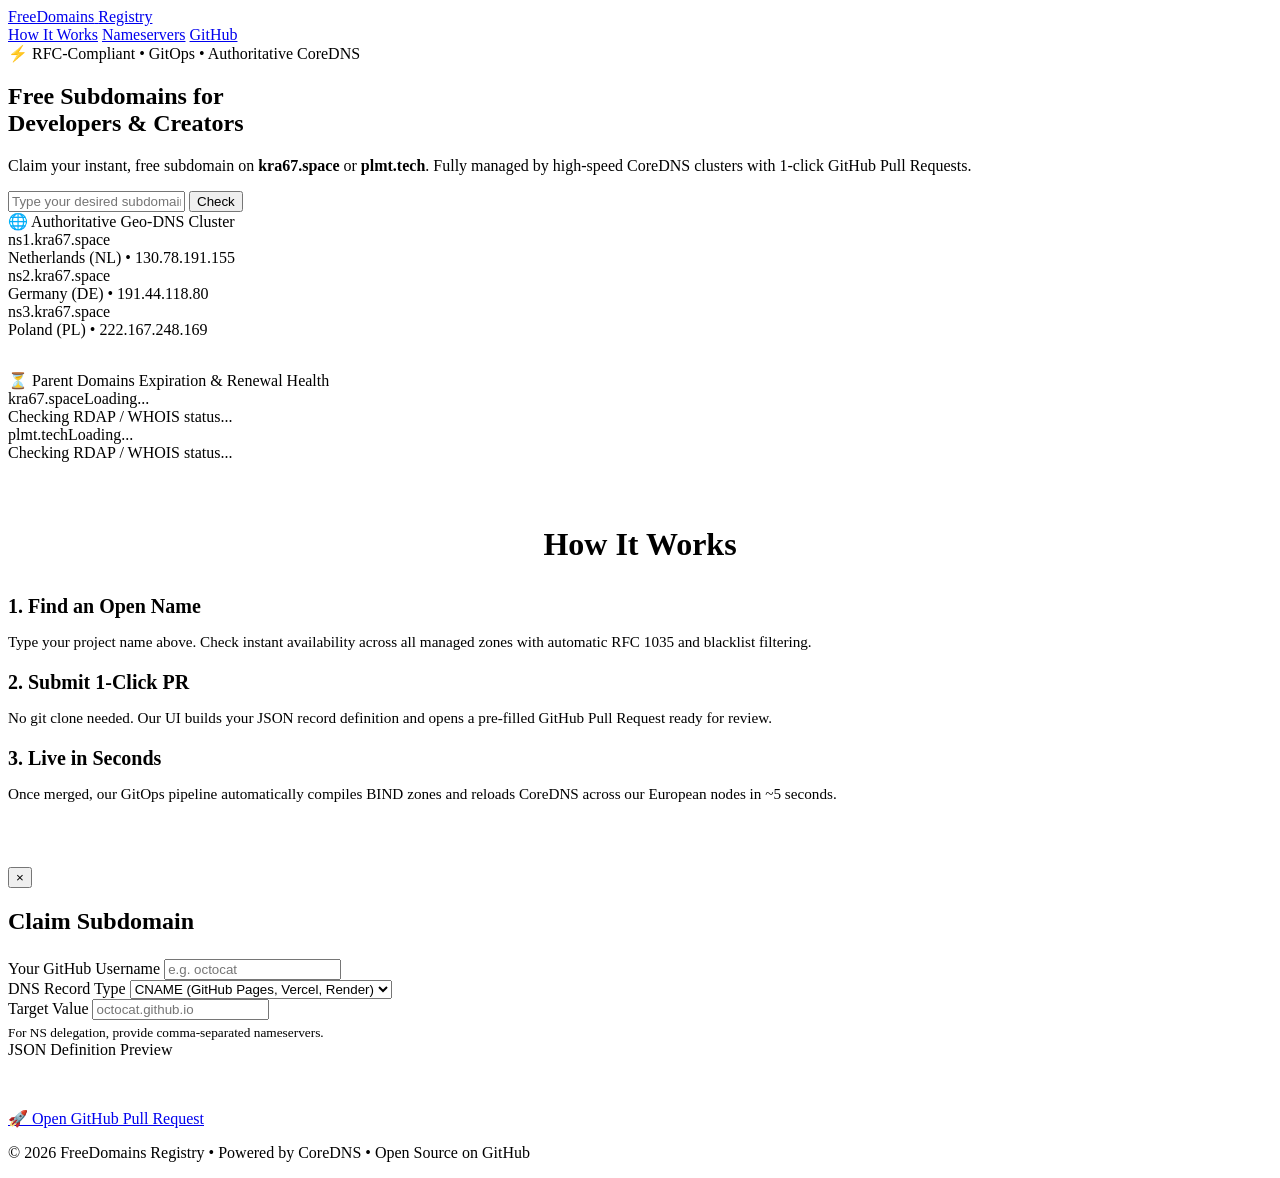
==== pkg/server/static/index.html @ 0c210eb6 "feat: initial free-domains registry engine, coredns stack and web portal" ====
<!DOCTYPE html>
<html lang="en">
<head>
  <meta charset="UTF-8">
  <meta name="viewport" content="width=device-width, initial-scale=1.0">
  <title>Free Subdomains for Developers &bull; kra67.space & plmt.tech</title>
  <link rel="stylesheet" href="/static/style.css">
  <link rel="icon" href="data:image/svg+xml,<svg xmlns=%22http://www.w3.org/2000/svg%22 viewBox=%220 0 100 100%22><text y=%22.9em%22 font-size=%2290%22>🌐</text></svg>">
</head>
<body>
  <div class="gradient-mesh"></div>

  <header>
    <div class="container nav-bar">
      <a href="/" class="brand">
        <span>FreeDomains</span>
        <span class="brand-badge">Registry</span>
      </a>
      <div class="nav-links">
        <a href="#how-it-works">How It Works</a>
        <a href="#status">Nameservers</a>
        <a href="https://github.com/xdearboy/free-domains" target="_blank" rel="noopener">GitHub</a>
      </div>
    </div>
  </header>

  <main class="container">
    <section class="hero">
      <div class="hero-tag">⚡ RFC-Compliant &bull; GitOps &bull; Authoritative CoreDNS</div>
      <h1>Free Subdomains for <br><span class="gradient-text">Developers & Creators</span></h1>
      <p>Claim your instant, free subdomain on <strong>kra67.space</strong> or <strong>plmt.tech</strong>. Fully managed by high-speed CoreDNS clusters with 1-click GitHub Pull Requests.</p>

      <div class="search-wrapper">
        <div class="search-input-group">
          <input type="text" id="search-input" placeholder="Type your desired subdomain (e.g. my-app, portfolio)" autocomplete="off">
          <button id="search-btn" class="search-btn">Check</button>
        </div>
        <div id="results-container" class="results-grid"></div>
      </div>
    </section>

    <section id="status" class="status-section">
      <div class="status-title">
        <span>🌐 Authoritative Geo-DNS Cluster</span>
      </div>
      <div id="status-grid" class="status-grid">
        <div class="status-card">
          <div class="ns-header"><span>ns1.kra67.space</span><span class="pulse-dot"></span></div>
          <div class="ns-meta">Netherlands (NL) &bull; 130.78.191.155</div>
        </div>
        <div class="status-card">
          <div class="ns-header"><span>ns2.kra67.space</span><span class="pulse-dot"></span></div>
          <div class="ns-meta">Germany (DE) &bull; 191.44.118.80</div>
        </div>
        <div class="status-card">
          <div class="ns-header"><span>ns3.kra67.space</span><span class="pulse-dot"></span></div>
          <div class="ns-meta">Poland (PL) &bull; 222.167.248.169</div>
        </div>
      </div>

      <div class="status-title" style="margin-top: 2rem;">
        <span>⏳ Parent Domains Expiration & Renewal Health</span>
      </div>
      <div id="expiry-grid" class="status-grid">
        <div class="status-card">
          <div class="ns-header"><span>kra67.space</span><span class="badge badge-available">Loading...</span></div>
          <div class="ns-meta">Checking RDAP / WHOIS status...</div>
        </div>
        <div class="status-card">
          <div class="ns-header"><span>plmt.tech</span><span class="badge badge-reserved">Loading...</span></div>
          <div class="ns-meta">Checking RDAP / WHOIS status...</div>
        </div>
      </div>
    </section>

    <section id="how-it-works" style="margin: 4rem 0;">
      <h2 style="font-size: 2rem; font-weight: 700; margin-bottom: 2rem; text-align: center;">How It Works</h2>
      <div class="results-grid">
        <div class="result-card">
          <h3 style="font-size: 1.25rem; font-weight: 700; margin-bottom: 0.5rem; color: var(--accent-cyan);">1. Find an Open Name</h3>
          <p style="color: var(--text-secondary); font-size: 0.95rem;">Type your project name above. Check instant availability across all managed zones with automatic RFC 1035 and blacklist filtering.</p>
        </div>
        <div class="result-card">
          <h3 style="font-size: 1.25rem; font-weight: 700; margin-bottom: 0.5rem; color: var(--accent-blue);">2. Submit 1-Click PR</h3>
          <p style="color: var(--text-secondary); font-size: 0.95rem;">No git clone needed. Our UI builds your JSON record definition and opens a pre-filled GitHub Pull Request ready for review.</p>
        </div>
        <div class="result-card">
          <h3 style="font-size: 1.25rem; font-weight: 700; margin-bottom: 0.5rem; color: var(--accent-purple);">3. Live in Seconds</h3>
          <p style="color: var(--text-secondary); font-size: 0.95rem;">Once merged, our GitOps pipeline automatically compiles BIND zones and reloads CoreDNS across our European nodes in ~5 seconds.</p>
        </div>
      </div>
    </section>
  </main>

  <!-- Claim Modal -->
  <div id="claim-modal" class="modal">
    <div class="modal-content">
      <button id="modal-close" class="modal-close">&times;</button>
      <h2 style="font-size: 1.5rem; margin-bottom: 0.25rem;">Claim Subdomain</h2>
      <p id="modal-domain-title" style="color: var(--accent-cyan); font-weight: 600; margin-bottom: 1.5rem;"></p>

      <div class="form-group">
        <label for="github-username">Your GitHub Username</label>
        <input type="text" id="github-username" placeholder="e.g. octocat">
      </div>

      <div class="form-group">
        <label for="record-type">DNS Record Type</label>
        <select id="record-type">
          <option value="CNAME">CNAME (GitHub Pages, Vercel, Render)</option>
          <option value="A">A Record (VPS / Dedicated Server IPv4)</option>
          <option value="NS">NS Delegation (Custom Nameservers)</option>
        </select>
      </div>

      <div class="form-group">
        <label for="record-target">Target Value</label>
        <input type="text" id="record-target" placeholder="octocat.github.io">
        <small style="color: var(--text-muted); display: block; margin-top: 0.3rem;">For NS delegation, provide comma-separated nameservers.</small>
      </div>

      <div class="form-group">
        <label>JSON Definition Preview</label>
        <pre id="json-preview" style="background: var(--bg-primary); border: 1px solid var(--border-color); padding: 0.75rem; border-radius: 8px; font-size: 0.8rem; overflow-x: auto; color: var(--accent-cyan);"></pre>
      </div>

      <a id="submit-pr-btn" href="#" target="_blank" class="claim-btn">🚀 Open GitHub Pull Request</a>
    </div>
  </div>

  <footer>
    <div class="container">
      <p>&copy; 2026 FreeDomains Registry &bull; Powered by CoreDNS &bull; Open Source on GitHub</p>
    </div>
  </footer>

  <script src="/static/app.js"></script>
</body>
</html>
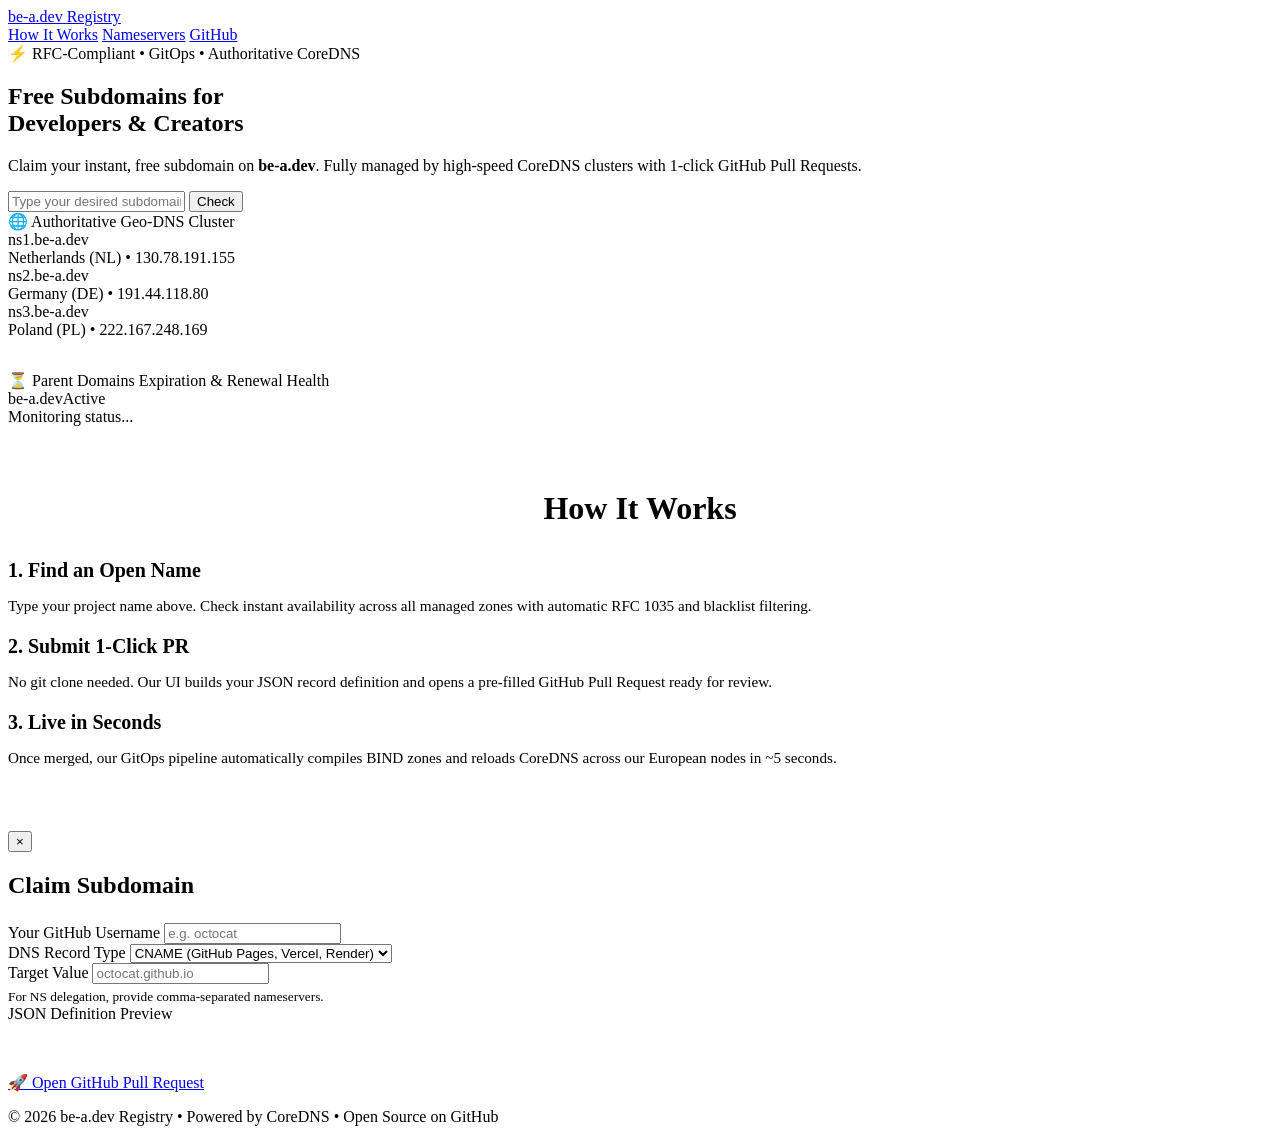
==== commit 2d16636d: "feat: adopt be-a.dev as primary registry domain" ====
--- a/pkg/server/static/index.html
+++ b/pkg/server/static/index.html
@@ -3,9 +3,9 @@
 <head>
   <meta charset="UTF-8">
   <meta name="viewport" content="width=device-width, initial-scale=1.0">
-  <title>Free Subdomains for Developers &bull; kra67.space & plmt.tech</title>
+  <title>be-a.dev &bull; Free Subdomains for Developers</title>
   <link rel="stylesheet" href="/static/style.css">
-  <link rel="icon" href="data:image/svg+xml,<svg xmlns=%22http://www.w3.org/2000/svg%22 viewBox=%220 0 100 100%22><text y=%22.9em%22 font-size=%2290%22>🌐</text></svg>">
+  <link rel="icon" href="data:image/svg+xml,<svg xmlns=%22http://www.w3.org/2000/svg%22 viewBox=%220 0 100 100%22><text y=%22.9em%22 font-size=%2290%22>⚡</text></svg>">
 </head>
 <body>
   <div class="gradient-mesh"></div>
@@ -13,7 +13,7 @@
   <header>
     <div class="container nav-bar">
       <a href="/" class="brand">
-        <span>FreeDomains</span>
+        <span>be-a.dev</span>
         <span class="brand-badge">Registry</span>
       </a>
       <div class="nav-links">
@@ -28,11 +28,11 @@
     <section class="hero">
       <div class="hero-tag">⚡ RFC-Compliant &bull; GitOps &bull; Authoritative CoreDNS</div>
       <h1>Free Subdomains for <br><span class="gradient-text">Developers & Creators</span></h1>
-      <p>Claim your instant, free subdomain on <strong>kra67.space</strong> or <strong>plmt.tech</strong>. Fully managed by high-speed CoreDNS clusters with 1-click GitHub Pull Requests.</p>
+      <p>Claim your instant, free subdomain on <strong>be-a.dev</strong>. Fully managed by high-speed CoreDNS clusters with 1-click GitHub Pull Requests.</p>
 
       <div class="search-wrapper">
         <div class="search-input-group">
-          <input type="text" id="search-input" placeholder="Type your desired subdomain (e.g. my-app, portfolio)" autocomplete="off">
+          <input type="text" id="search-input" placeholder="Type your desired subdomain (e.g. alex, mybot, api)" autocomplete="off">
           <button id="search-btn" class="search-btn">Check</button>
         </div>
         <div id="results-container" class="results-grid"></div>
@@ -45,15 +45,15 @@
       </div>
       <div id="status-grid" class="status-grid">
         <div class="status-card">
-          <div class="ns-header"><span>ns1.kra67.space</span><span class="pulse-dot"></span></div>
+          <div class="ns-header"><span>ns1.be-a.dev</span><span class="pulse-dot"></span></div>
           <div class="ns-meta">Netherlands (NL) &bull; 130.78.191.155</div>
         </div>
         <div class="status-card">
-          <div class="ns-header"><span>ns2.kra67.space</span><span class="pulse-dot"></span></div>
+          <div class="ns-header"><span>ns2.be-a.dev</span><span class="pulse-dot"></span></div>
           <div class="ns-meta">Germany (DE) &bull; 191.44.118.80</div>
         </div>
         <div class="status-card">
-          <div class="ns-header"><span>ns3.kra67.space</span><span class="pulse-dot"></span></div>
+          <div class="ns-header"><span>ns3.be-a.dev</span><span class="pulse-dot"></span></div>
           <div class="ns-meta">Poland (PL) &bull; 222.167.248.169</div>
         </div>
       </div>
@@ -63,12 +63,8 @@
       </div>
       <div id="expiry-grid" class="status-grid">
         <div class="status-card">
-          <div class="ns-header"><span>kra67.space</span><span class="badge badge-available">Loading...</span></div>
-          <div class="ns-meta">Checking RDAP / WHOIS status...</div>
-        </div>
-        <div class="status-card">
-          <div class="ns-header"><span>plmt.tech</span><span class="badge badge-reserved">Loading...</span></div>
-          <div class="ns-meta">Checking RDAP / WHOIS status...</div>
+          <div class="ns-header"><span>be-a.dev</span><span class="badge badge-available">Active</span></div>
+          <div class="ns-meta">Monitoring status...</div>
         </div>
       </div>
     </section>
@@ -130,7 +126,7 @@
 
   <footer>
     <div class="container">
-      <p>&copy; 2026 FreeDomains Registry &bull; Powered by CoreDNS &bull; Open Source on GitHub</p>
+      <p>&copy; 2026 be-a.dev Registry &bull; Powered by CoreDNS &bull; Open Source on GitHub</p>
     </div>
   </footer>
 
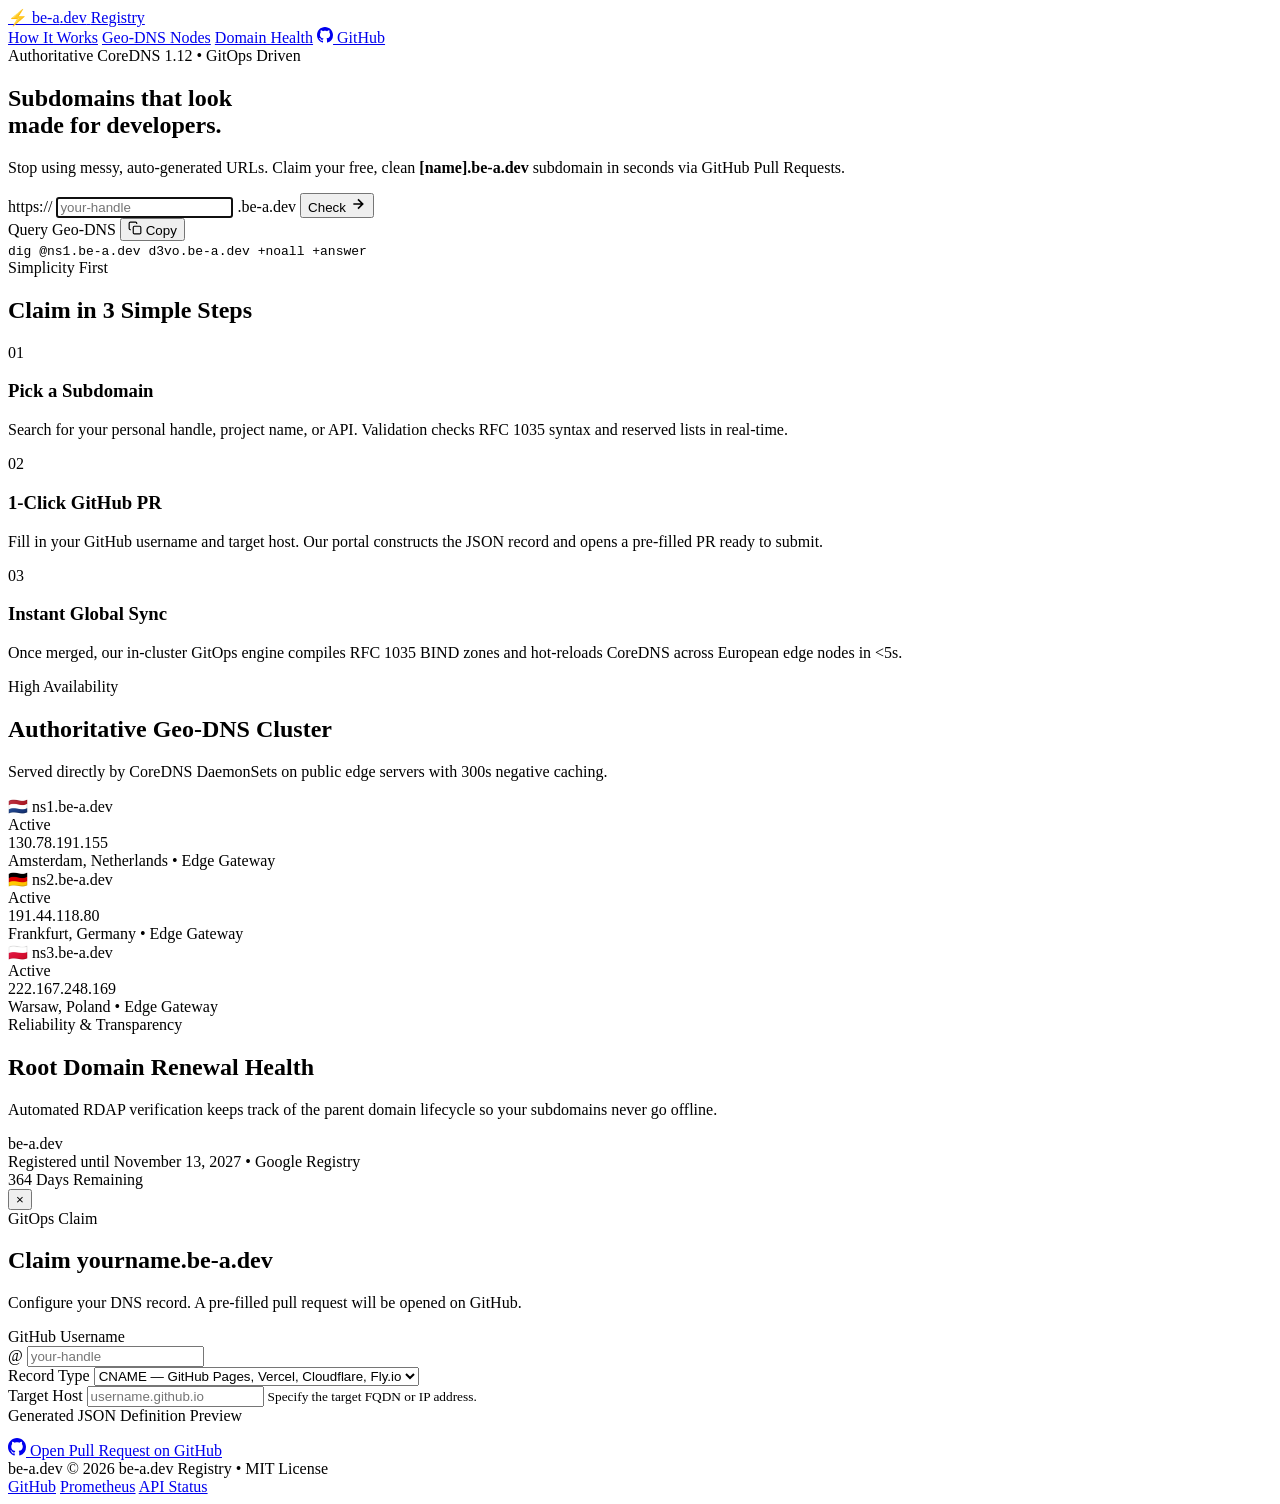
==== commit 12eee304: "feat(ui): complete modern developer dark-mode portal and be-a.dev branding" ====
--- a/pkg/server/static/index.html
+++ b/pkg/server/static/index.html
@@ -3,130 +3,218 @@
 <head>
   <meta charset="UTF-8">
   <meta name="viewport" content="width=device-width, initial-scale=1.0">
-  <title>be-a.dev &bull; Free Subdomains for Developers</title>
+  <title>be-a.dev &bull; Clean & Free Subdomains for Developers</title>
+  <meta name="description" content="Get an instant, aesthetic *.be-a.dev subdomain for your blog, portfolio, or API. 100% free, GitOps-driven, authoritative CoreDNS.">
+  <link rel="preconnect" href="https://fonts.googleapis.com">
+  <link rel="preconnect" href="https://fonts.gstatic.com" crossorigin>
+  <link href="https://fonts.googleapis.com/css2?family=Plus+Jakarta+Sans:wght@400;500;600;700;800&family=JetBrains+Mono:wght@400;500;600&display=swap" rel="stylesheet">
   <link rel="stylesheet" href="/static/style.css">
   <link rel="icon" href="data:image/svg+xml,<svg xmlns=%22http://www.w3.org/2000/svg%22 viewBox=%220 0 100 100%22><text y=%22.9em%22 font-size=%2290%22>⚡</text></svg>">
 </head>
 <body>
-  <div class="gradient-mesh"></div>
+  <div class="ambient-glow"></div>
+  <div class="grid-overlay"></div>
 
   <header>
     <div class="container nav-bar">
       <a href="/" class="brand">
-        <span>be-a.dev</span>
-        <span class="brand-badge">Registry</span>
+        <span class="brand-logo">⚡</span>
+        <span class="brand-text">be-a<span class="brand-tld">.dev</span></span>
+        <span class="brand-tag">Registry</span>
       </a>
       <div class="nav-links">
         <a href="#how-it-works">How It Works</a>
-        <a href="#status">Nameservers</a>
-        <a href="https://github.com/xdearboy/free-domains" target="_blank" rel="noopener">GitHub</a>
+        <a href="#cluster">Geo-DNS Nodes</a>
+        <a href="#expiry">Domain Health</a>
+        <a href="https://github.com/xdearboy/be-a.dev" target="_blank" rel="noopener" class="gh-nav-btn">
+          <svg width="16" height="16" viewBox="0 0 24 24" fill="currentColor"><path d="M12 0C5.37 0 0 5.37 0 12c0 5.31 3.435 9.795 8.205 11.385.6.105.825-.255.825-.57 0-.285-.015-1.23-.015-2.235-3.015.555-3.795-.735-4.035-1.41-.135-.345-.72-1.41-1.23-1.695-.42-.225-1.02-.78-.015-.795.945-.015 1.62.87 1.845 1.23 1.08 1.815 2.805 1.305 3.495.99.105-.78.42-1.305.765-1.605-2.67-.3-5.46-1.335-5.46-5.925 0-1.305.465-2.385 1.23-3.225-.12-.3-.54-1.53.12-3.18 0 0 1.005-.315 3.3 1.23.96-.27 1.98-.405 3-.405s2.04.135 3 .405c2.295-1.56 3.3-1.23 3.3-1.23.66 1.65.24 2.88.12 3.18.765.84 1.23 1.905 1.23 3.225 0 4.605-2.805 5.625-5.475 5.925.435.375.81 1.095.81 2.22 0 1.605-.015 2.895-.015 3.3 0 .315.225.69.825.57A12.02 12.02 0 0024 12c0-6.63-5.37-12-12-12z"/></svg>
+          GitHub
+        </a>
       </div>
     </div>
   </header>
 
   <main class="container">
     <section class="hero">
-      <div class="hero-tag">⚡ RFC-Compliant &bull; GitOps &bull; Authoritative CoreDNS</div>
-      <h1>Free Subdomains for <br><span class="gradient-text">Developers & Creators</span></h1>
-      <p>Claim your instant, free subdomain on <strong>be-a.dev</strong>. Fully managed by high-speed CoreDNS clusters with 1-click GitHub Pull Requests.</p>
-
-      <div class="search-wrapper">
-        <div class="search-input-group">
-          <input type="text" id="search-input" placeholder="Type your desired subdomain (e.g. alex, mybot, api)" autocomplete="off">
-          <button id="search-btn" class="search-btn">Check</button>
-        </div>
-        <div id="results-container" class="results-grid"></div>
-      </div>
-    </section>
-
-    <section id="status" class="status-section">
-      <div class="status-title">
-        <span>🌐 Authoritative Geo-DNS Cluster</span>
-      </div>
-      <div id="status-grid" class="status-grid">
-        <div class="status-card">
-          <div class="ns-header"><span>ns1.be-a.dev</span><span class="pulse-dot"></span></div>
-          <div class="ns-meta">Netherlands (NL) &bull; 130.78.191.155</div>
-        </div>
-        <div class="status-card">
-          <div class="ns-header"><span>ns2.be-a.dev</span><span class="pulse-dot"></span></div>
-          <div class="ns-meta">Germany (DE) &bull; 191.44.118.80</div>
-        </div>
-        <div class="status-card">
-          <div class="ns-header"><span>ns3.be-a.dev</span><span class="pulse-dot"></span></div>
-          <div class="ns-meta">Poland (PL) &bull; 222.167.248.169</div>
-        </div>
-      </div>
-
-      <div class="status-title" style="margin-top: 2rem;">
-        <span>⏳ Parent Domains Expiration & Renewal Health</span>
-      </div>
-      <div id="expiry-grid" class="status-grid">
-        <div class="status-card">
-          <div class="ns-header"><span>be-a.dev</span><span class="badge badge-available">Active</span></div>
-          <div class="ns-meta">Monitoring status...</div>
-        </div>
-      </div>
-    </section>
-
-    <section id="how-it-works" style="margin: 4rem 0;">
-      <h2 style="font-size: 2rem; font-weight: 700; margin-bottom: 2rem; text-align: center;">How It Works</h2>
-      <div class="results-grid">
-        <div class="result-card">
-          <h3 style="font-size: 1.25rem; font-weight: 700; margin-bottom: 0.5rem; color: var(--accent-cyan);">1. Find an Open Name</h3>
-          <p style="color: var(--text-secondary); font-size: 0.95rem;">Type your project name above. Check instant availability across all managed zones with automatic RFC 1035 and blacklist filtering.</p>
-        </div>
-        <div class="result-card">
-          <h3 style="font-size: 1.25rem; font-weight: 700; margin-bottom: 0.5rem; color: var(--accent-blue);">2. Submit 1-Click PR</h3>
-          <p style="color: var(--text-secondary); font-size: 0.95rem;">No git clone needed. Our UI builds your JSON record definition and opens a pre-filled GitHub Pull Request ready for review.</p>
-        </div>
-        <div class="result-card">
-          <h3 style="font-size: 1.25rem; font-weight: 700; margin-bottom: 0.5rem; color: var(--accent-purple);">3. Live in Seconds</h3>
-          <p style="color: var(--text-secondary); font-size: 0.95rem;">Once merged, our GitOps pipeline automatically compiles BIND zones and reloads CoreDNS across our European nodes in ~5 seconds.</p>
+      <div class="pill-badge">
+        <span class="status-pulse"></span>
+        <span>Authoritative CoreDNS 1.12 &bull; GitOps Driven</span>
+      </div>
+      <h1>Subdomains that look <br><span class="gradient-text">made for developers.</span></h1>
+      <p class="hero-desc">
+        Stop using messy, auto-generated URLs. Claim your free, clean <strong>[name].be-a.dev</strong> subdomain in seconds via GitHub Pull Requests.
+      </p>
+
+      <div class="search-card">
+        <div class="search-input-wrapper">
+          <span class="search-prefix">https://</span>
+          <input type="text" id="search-input" placeholder="your-handle" autocomplete="off" spellcheck="false" autofocus>
+          <span class="search-suffix">.be-a.dev</span>
+          <button id="search-btn" class="primary-btn">
+            <span>Check</span>
+            <svg width="16" height="16" viewBox="0 0 24 24" fill="none" stroke="currentColor" stroke-width="2.5"><path d="M5 12h14M12 5l7 7-7 7"/></svg>
+          </button>
+        </div>
+        <div id="results-container" class="results-container"></div>
+      </div>
+
+      <div class="quick-terminal">
+        <div class="terminal-header">
+          <div class="terminal-dots">
+            <span></span><span></span><span></span>
+          </div>
+          <span class="terminal-title">Query Geo-DNS</span>
+          <button id="copy-dig-btn" class="copy-btn" title="Copy to clipboard">
+            <svg width="14" height="14" viewBox="0 0 24 24" fill="none" stroke="currentColor" stroke-width="2"><rect x="9" y="9" width="13" height="13" rx="2" ry="2"></rect><path d="M5 15H4a2 2 0 0 1-2-2V4a2 2 0 0 1 2-2h9a2 2 0 0 1 2 2v1"></path></svg>
+            <span id="copy-dig-text">Copy</span>
+          </button>
+        </div>
+        <code id="dig-command">dig @ns1.be-a.dev d3vo.be-a.dev +noall +answer</code>
+      </div>
+    </section>
+
+    <!-- How It Works Section -->
+    <section id="how-it-works" class="section-container">
+      <div class="section-header">
+        <div class="pill-badge-sub">Simplicity First</div>
+        <h2>Claim in 3 Simple Steps</h2>
+      </div>
+      <div class="steps-grid">
+        <div class="step-card">
+          <div class="step-num">01</div>
+          <h3>Pick a Subdomain</h3>
+          <p>Search for your personal handle, project name, or API. Validation checks RFC 1035 syntax and reserved lists in real-time.</p>
+        </div>
+        <div class="step-card">
+          <div class="step-num">02</div>
+          <h3>1-Click GitHub PR</h3>
+          <p>Fill in your GitHub username and target host. Our portal constructs the JSON record and opens a pre-filled PR ready to submit.</p>
+        </div>
+        <div class="step-card">
+          <div class="step-num">03</div>
+          <h3>Instant Global Sync</h3>
+          <p>Once merged, our in-cluster GitOps engine compiles RFC 1035 BIND zones and hot-reloads CoreDNS across European edge nodes in &lt;5s.</p>
+        </div>
+      </div>
+    </section>
+
+    <!-- Geo-DNS Cluster Status -->
+    <section id="cluster" class="section-container">
+      <div class="section-header">
+        <div class="pill-badge-sub">High Availability</div>
+        <h2>Authoritative Geo-DNS Cluster</h2>
+        <p class="section-desc">Served directly by CoreDNS DaemonSets on public edge servers with 300s negative caching.</p>
+      </div>
+      <div id="status-grid" class="cards-grid">
+        <div class="node-card">
+          <div class="node-top">
+            <div class="node-host"><span class="flag">🇳🇱</span> ns1.be-a.dev</div>
+            <span class="live-indicator"><span class="live-dot"></span> Active</span>
+          </div>
+          <div class="node-ip">130.78.191.155</div>
+          <div class="node-meta">Amsterdam, Netherlands &bull; Edge Gateway</div>
+        </div>
+        <div class="node-card">
+          <div class="node-top">
+            <div class="node-host"><span class="flag">🇩🇪</span> ns2.be-a.dev</div>
+            <span class="live-indicator"><span class="live-dot"></span> Active</span>
+          </div>
+          <div class="node-ip">191.44.118.80</div>
+          <div class="node-meta">Frankfurt, Germany &bull; Edge Gateway</div>
+        </div>
+        <div class="node-card">
+          <div class="node-top">
+            <div class="node-host"><span class="flag">🇵🇱</span> ns3.be-a.dev</div>
+            <span class="live-indicator"><span class="live-dot"></span> Active</span>
+          </div>
+          <div class="node-ip">222.167.248.169</div>
+          <div class="node-meta">Warsaw, Poland &bull; Edge Gateway</div>
+        </div>
+      </div>
+    </section>
+
+    <!-- Expiration Health -->
+    <section id="expiry" class="section-container">
+      <div class="section-header">
+        <div class="pill-badge-sub">Reliability & Transparency</div>
+        <h2>Root Domain Renewal Health</h2>
+        <p class="section-desc">Automated RDAP verification keeps track of the parent domain lifecycle so your subdomains never go offline.</p>
+      </div>
+      <div id="expiry-grid" class="expiry-container">
+        <div class="expiry-card">
+          <div class="expiry-main">
+            <div>
+              <div class="expiry-domain">be-a.dev</div>
+              <div class="expiry-info">Registered until November 13, 2027 &bull; Google Registry</div>
+            </div>
+            <div class="expiry-badge healthy">364 Days Remaining</div>
+          </div>
+          <div class="progress-bar-bg">
+            <div class="progress-bar-fill" style="width: 100%;"></div>
+          </div>
         </div>
       </div>
     </section>
   </main>
 
   <!-- Claim Modal -->
-  <div id="claim-modal" class="modal">
-    <div class="modal-content">
-      <button id="modal-close" class="modal-close">&times;</button>
-      <h2 style="font-size: 1.5rem; margin-bottom: 0.25rem;">Claim Subdomain</h2>
-      <p id="modal-domain-title" style="color: var(--accent-cyan); font-weight: 600; margin-bottom: 1.5rem;"></p>
-
-      <div class="form-group">
-        <label for="github-username">Your GitHub Username</label>
-        <input type="text" id="github-username" placeholder="e.g. octocat">
-      </div>
-
-      <div class="form-group">
-        <label for="record-type">DNS Record Type</label>
+  <div id="claim-modal" class="modal-backdrop">
+    <div class="modal-box">
+      <button id="modal-close" class="modal-close-btn">&times;</button>
+      <div class="modal-badge">GitOps Claim</div>
+      <h2>Claim <span id="modal-domain-title" class="highlight-text">yourname.be-a.dev</span></h2>
+      <p class="modal-subtitle">Configure your DNS record. A pre-filled pull request will be opened on GitHub.</p>
+
+      <div class="form-row">
+        <label for="github-username">GitHub Username</label>
+        <div class="input-with-icon">
+          <span class="input-icon">@</span>
+          <input type="text" id="github-username" placeholder="your-handle" autocomplete="off">
+        </div>
+      </div>
+
+      <div class="form-row">
+        <label for="record-type">Record Type</label>
         <select id="record-type">
-          <option value="CNAME">CNAME (GitHub Pages, Vercel, Render)</option>
-          <option value="A">A Record (VPS / Dedicated Server IPv4)</option>
-          <option value="NS">NS Delegation (Custom Nameservers)</option>
+          <option value="CNAME">CNAME &mdash; GitHub Pages, Vercel, Cloudflare, Fly.io</option>
+          <option value="A">A Record &mdash; VPS / Dedicated Server IPv4</option>
+          <option value="AAAA">AAAA Record &mdash; IPv6 Address</option>
+          <option value="TXT">TXT &mdash; Domain Verification</option>
+          <option value="NS">NS Delegation &mdash; Custom Nameservers</option>
         </select>
       </div>
 
-      <div class="form-group">
-        <label for="record-target">Target Value</label>
-        <input type="text" id="record-target" placeholder="octocat.github.io">
-        <small style="color: var(--text-muted); display: block; margin-top: 0.3rem;">For NS delegation, provide comma-separated nameservers.</small>
-      </div>
-
-      <div class="form-group">
-        <label>JSON Definition Preview</label>
-        <pre id="json-preview" style="background: var(--bg-primary); border: 1px solid var(--border-color); padding: 0.75rem; border-radius: 8px; font-size: 0.8rem; overflow-x: auto; color: var(--accent-cyan);"></pre>
-      </div>
-
-      <a id="submit-pr-btn" href="#" target="_blank" class="claim-btn">🚀 Open GitHub Pull Request</a>
+      <div class="form-row">
+        <label for="record-target" id="record-target-label">Target Host</label>
+        <input type="text" id="record-target" placeholder="username.github.io">
+        <small id="record-target-hint" class="input-hint">Specify the target FQDN or IP address.</small>
+      </div>
+
+      <div class="form-row">
+        <label>Generated JSON Definition Preview</label>
+        <div class="json-preview-wrapper">
+          <pre id="json-preview"></pre>
+        </div>
+      </div>
+
+      <a id="submit-pr-btn" href="#" target="_blank" rel="noopener" class="primary-btn full-width">
+        <svg width="18" height="18" viewBox="0 0 24 24" fill="currentColor"><path d="M12 0C5.37 0 0 5.37 0 12c0 5.31 3.435 9.795 8.205 11.385.6.105.825-.255.825-.57 0-.285-.015-1.23-.015-2.235-3.015.555-3.795-.735-4.035-1.41-.135-.345-.72-1.41-1.23-1.695-.42-.225-1.02-.78-.015-.795.945-.015 1.62.87 1.845 1.23 1.08 1.815 2.805 1.305 3.495.99.105-.78.42-1.305.765-1.605-2.67-.3-5.46-1.335-5.46-5.925 0-1.305.465-2.385 1.23-3.225-.12-.3-.54-1.53.12-3.18 0 0 1.005-.315 3.3 1.23.96-.27 1.98-.405 3-.405s2.04.135 3 .405c2.295-1.56 3.3-1.23 3.3-1.23.66 1.65.24 2.88.12 3.18.765.84 1.23 1.905 1.23 3.225 0 4.605-2.805 5.625-5.475 5.925.435.375.81 1.095.81 2.22 0 1.605-.015 2.895-.015 3.3 0 .315.225.69.825.57A12.02 12.02 0 0024 12c0-6.63-5.37-12-12-12z"/></svg>
+        <span>Open Pull Request on GitHub</span>
+      </a>
     </div>
   </div>
 
   <footer>
-    <div class="container">
-      <p>&copy; 2026 be-a.dev Registry &bull; Powered by CoreDNS &bull; Open Source on GitHub</p>
+    <div class="container footer-content">
+      <div class="footer-left">
+        <span class="brand-text">be-a<span class="brand-tld">.dev</span></span>
+        <span class="footer-copy">&copy; 2026 be-a.dev Registry &bull; MIT License</span>
+      </div>
+      <div class="footer-right">
+        <a href="https://github.com/xdearboy/be-a.dev" target="_blank" rel="noopener">GitHub</a>
+        <a href="https://be-a.dev/metrics" target="_blank" rel="noopener">Prometheus</a>
+        <a href="https://be-a.dev/api/status" target="_blank" rel="noopener">API Status</a>
+      </div>
     </div>
   </footer>
 
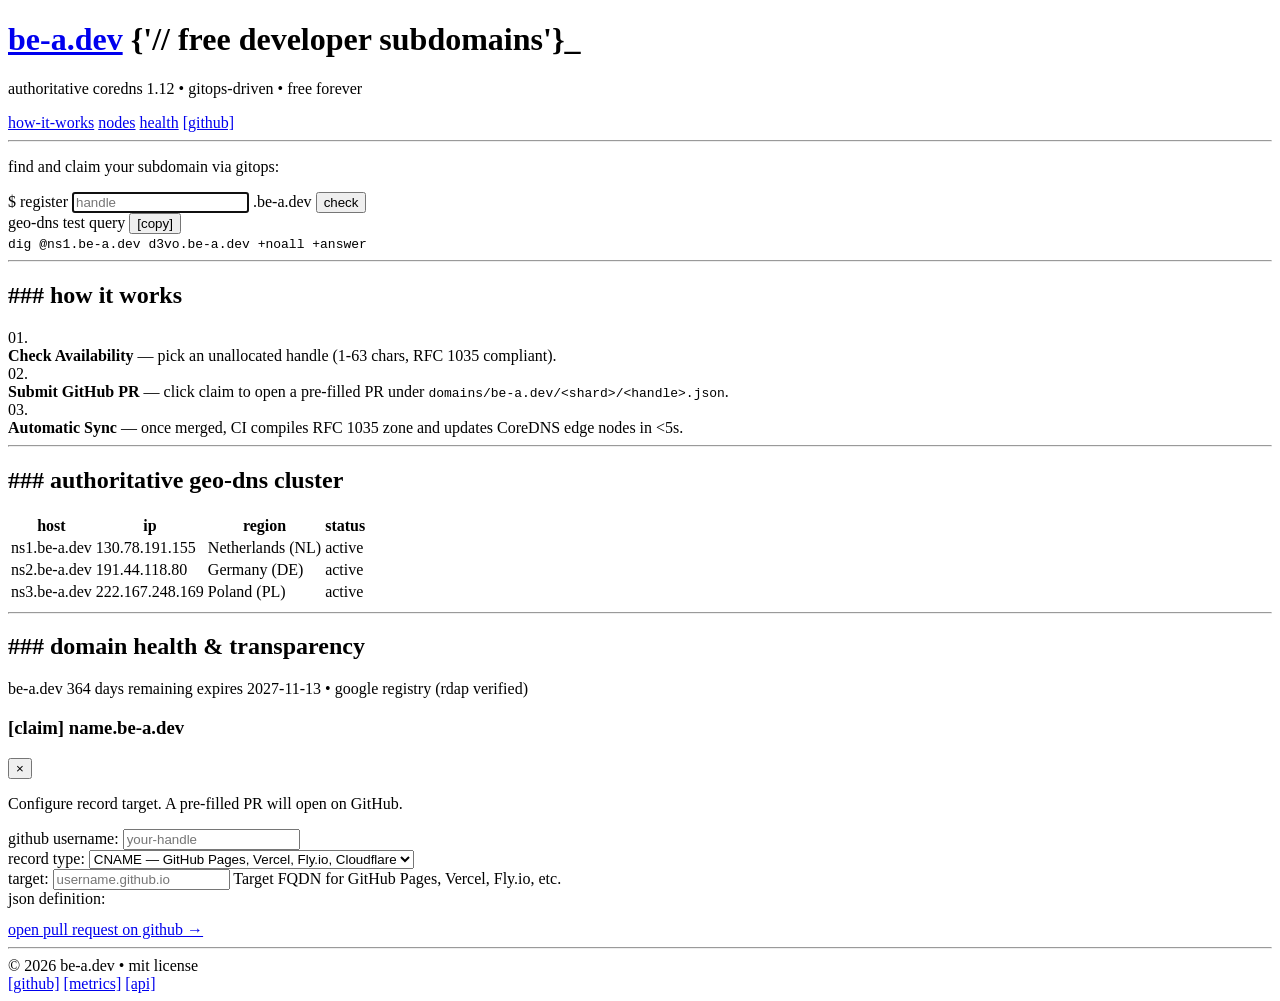
==== commit c0c663fe: "style: minimalist monospace developer design (Catppuccin Mocha aesthetic)" ====
--- a/pkg/server/static/index.html
+++ b/pkg/server/static/index.html
@@ -3,220 +3,196 @@
 <head>
   <meta charset="UTF-8">
   <meta name="viewport" content="width=device-width, initial-scale=1.0">
-  <title>be-a.dev &bull; Clean & Free Subdomains for Developers</title>
-  <meta name="description" content="Get an instant, aesthetic *.be-a.dev subdomain for your blog, portfolio, or API. 100% free, GitOps-driven, authoritative CoreDNS.">
+  <title>be-a.dev // free developer subdomains</title>
+  <meta name="description" content="Free, clean *.be-a.dev subdomains for developers. GitOps-driven, authoritative CoreDNS, zero telemetry.">
   <link rel="preconnect" href="https://fonts.googleapis.com">
   <link rel="preconnect" href="https://fonts.gstatic.com" crossorigin>
-  <link href="https://fonts.googleapis.com/css2?family=Plus+Jakarta+Sans:wght@400;500;600;700;800&family=JetBrains+Mono:wght@400;500;600&display=swap" rel="stylesheet">
+  <link href="https://fonts.googleapis.com/css2?family=JetBrains+Mono:wght@400;500;600;700&display=swap" rel="stylesheet">
   <link rel="stylesheet" href="/static/style.css">
-  <link rel="icon" href="data:image/svg+xml,<svg xmlns=%22http://www.w3.org/2000/svg%22 viewBox=%220 0 100 100%22><text y=%22.9em%22 font-size=%2290%22>⚡</text></svg>">
+  <link rel="icon" type="image/svg+xml" href="data:image/svg+xml,<svg xmlns='http://www.w3.org/2000/svg' viewBox='0 0 100 100'><text y='.9em' font-size='90'>⚡</text></svg>">
 </head>
 <body>
-  <div class="ambient-glow"></div>
-  <div class="grid-overlay"></div>
+  <div class="shell">
+    <!-- Header -->
+    <header class="header">
+      <div class="header-main">
+        <h1 class="site-title">
+          <a href="/">be-a.dev</a>
+          <span class="site-sub">{'// free developer subdomains'}<span class="cursor">_</span></span>
+        </h1>
+        <p class="site-desc">authoritative coredns 1.12 &bull; gitops-driven &bull; free forever</p>
+      </div>
+      <nav class="nav-links">
+        <a href="#how">how-it-works</a>
+        <a href="#nodes">nodes</a>
+        <a href="#health">health</a>
+        <a href="https://github.com/xdearboy/be-a.dev" target="_blank" rel="noopener">[github]</a>
+      </nav>
+    </header>
 
-  <header>
-    <div class="container nav-bar">
-      <a href="/" class="brand">
-        <span class="brand-logo">⚡</span>
-        <span class="brand-text">be-a<span class="brand-tld">.dev</span></span>
-        <span class="brand-tag">Registry</span>
-      </a>
-      <div class="nav-links">
-        <a href="#how-it-works">How It Works</a>
-        <a href="#cluster">Geo-DNS Nodes</a>
-        <a href="#expiry">Domain Health</a>
-        <a href="https://github.com/xdearboy/be-a.dev" target="_blank" rel="noopener" class="gh-nav-btn">
-          <svg width="16" height="16" viewBox="0 0 24 24" fill="currentColor"><path d="M12 0C5.37 0 0 5.37 0 12c0 5.31 3.435 9.795 8.205 11.385.6.105.825-.255.825-.57 0-.285-.015-1.23-.015-2.235-3.015.555-3.795-.735-4.035-1.41-.135-.345-.72-1.41-1.23-1.695-.42-.225-1.02-.78-.015-.795.945-.015 1.62.87 1.845 1.23 1.08 1.815 2.805 1.305 3.495.99.105-.78.42-1.305.765-1.605-2.67-.3-5.46-1.335-5.46-5.925 0-1.305.465-2.385 1.23-3.225-.12-.3-.54-1.53.12-3.18 0 0 1.005-.315 3.3 1.23.96-.27 1.98-.405 3-.405s2.04.135 3 .405c2.295-1.56 3.3-1.23 3.3-1.23.66 1.65.24 2.88.12 3.18.765.84 1.23 1.905 1.23 3.225 0 4.605-2.805 5.625-5.475 5.925.435.375.81 1.095.81 2.22 0 1.605-.015 2.895-.015 3.3 0 .315.225.69.825.57A12.02 12.02 0 0024 12c0-6.63-5.37-12-12-12z"/></svg>
-          GitHub
+    <hr class="divider">
+
+    <!-- Search Section -->
+    <main>
+      <section class="section">
+        <p class="prompt-text">find and claim your subdomain via gitops:</p>
+        <div class="search-box">
+          <span class="prompt-symbol">$</span>
+          <span class="search-label">register</span>
+          <input type="text" id="search-input" placeholder="handle" autocomplete="off" spellcheck="false" autofocus>
+          <span class="search-suffix">.be-a.dev</span>
+          <button id="search-btn" class="btn">check</button>
+        </div>
+        <div id="results-container" class="results-container"></div>
+      </section>
+
+      <section class="section">
+        <div class="code-block">
+          <div class="code-header">
+            <span>geo-dns test query</span>
+            <button id="copy-dig-btn" class="copy-btn">[copy]</button>
+          </div>
+          <code id="dig-command">dig @ns1.be-a.dev d3vo.be-a.dev +noall +answer</code>
+        </div>
+      </section>
+
+      <hr class="divider">
+
+      <!-- How it works -->
+      <section id="how" class="section">
+        <h2 class="section-title">### how it works</h2>
+        <div class="steps-list">
+          <div class="step-item">
+            <span class="step-idx">01.</span>
+            <div class="step-content">
+              <strong>Check Availability</strong> &mdash; pick an unallocated handle (1-63 chars, RFC 1035 compliant).
+            </div>
+          </div>
+          <div class="step-item">
+            <span class="step-idx">02.</span>
+            <div class="step-content">
+              <strong>Submit GitHub PR</strong> &mdash; click claim to open a pre-filled PR under <code>domains/be-a.dev/&lt;shard&gt;/&lt;handle&gt;.json</code>.
+            </div>
+          </div>
+          <div class="step-item">
+            <span class="step-idx">03.</span>
+            <div class="step-content">
+              <strong>Automatic Sync</strong> &mdash; once merged, CI compiles RFC 1035 zone and updates CoreDNS edge nodes in &lt;5s.
+            </div>
+          </div>
+        </div>
+      </section>
+
+      <hr class="divider">
+
+      <!-- Cluster Nodes -->
+      <section id="nodes" class="section">
+        <h2 class="section-title">### authoritative geo-dns cluster</h2>
+        <div class="table-wrapper">
+          <table class="nodes-table">
+            <thead>
+              <tr>
+                <th>host</th>
+                <th>ip</th>
+                <th>region</th>
+                <th>status</th>
+              </tr>
+            </thead>
+            <tbody id="status-grid">
+              <tr>
+                <td>ns1.be-a.dev</td>
+                <td>130.78.191.155</td>
+                <td>Netherlands (NL)</td>
+                <td><span class="tag-ok">active</span></td>
+              </tr>
+              <tr>
+                <td>ns2.be-a.dev</td>
+                <td>191.44.118.80</td>
+                <td>Germany (DE)</td>
+                <td><span class="tag-ok">active</span></td>
+              </tr>
+              <tr>
+                <td>ns3.be-a.dev</td>
+                <td>222.167.248.169</td>
+                <td>Poland (PL)</td>
+                <td><span class="tag-ok">active</span></td>
+              </tr>
+            </tbody>
+          </table>
+        </div>
+      </section>
+
+      <hr class="divider">
+
+      <!-- Root Health -->
+      <section id="health" class="section">
+        <h2 class="section-title">### domain health &amp; transparency</h2>
+        <div id="expiry-grid" class="health-block">
+          <div class="health-line">
+            <span class="health-domain">be-a.dev</span>
+            <span class="health-days">364 days remaining</span>
+            <span class="health-meta">expires 2027-11-13 &bull; google registry (rdap verified)</span>
+          </div>
+        </div>
+      </section>
+    </main>
+
+    <!-- Claim Modal -->
+    <div id="claim-modal" class="modal-backdrop">
+      <div class="modal-box">
+        <div class="modal-header">
+          <h3>[claim] <span id="modal-domain-title">name.be-a.dev</span></h3>
+          <button id="modal-close" class="modal-close-btn">&times;</button>
+        </div>
+        <p class="modal-desc">Configure record target. A pre-filled PR will open on GitHub.</p>
+
+        <div class="form-group">
+          <label for="github-username">github username:</label>
+          <input type="text" id="github-username" placeholder="your-handle" autocomplete="off">
+        </div>
+
+        <div class="form-group">
+          <label for="record-type">record type:</label>
+          <select id="record-type">
+            <option value="CNAME">CNAME &mdash; GitHub Pages, Vercel, Fly.io, Cloudflare</option>
+            <option value="A">A &mdash; IPv4 Address</option>
+            <option value="AAAA">AAAA &mdash; IPv6 Address</option>
+            <option value="TXT">TXT &mdash; Verification</option>
+            <option value="NS">NS &mdash; Delegate Nameservers</option>
+          </select>
+        </div>
+
+        <div class="form-group">
+          <label for="record-target" id="record-target-label">target:</label>
+          <input type="text" id="record-target" placeholder="username.github.io">
+          <span id="record-target-hint" class="hint">Target FQDN for GitHub Pages, Vercel, Fly.io, etc.</span>
+        </div>
+
+        <div class="form-group">
+          <label>json definition:</label>
+          <pre id="json-preview" class="json-box"></pre>
+        </div>
+
+        <a id="submit-pr-btn" href="#" target="_blank" rel="noopener" class="btn btn-submit">
+          open pull request on github &rarr;
         </a>
       </div>
     </div>
-  </header>
 
-  <main class="container">
-    <section class="hero">
-      <div class="pill-badge">
-        <span class="status-pulse"></span>
-        <span>Authoritative CoreDNS 1.12 &bull; GitOps Driven</span>
-      </div>
-      <h1>Subdomains that look <br><span class="gradient-text">made for developers.</span></h1>
-      <p class="hero-desc">
-        Stop using messy, auto-generated URLs. Claim your free, clean <strong>[name].be-a.dev</strong> subdomain in seconds via GitHub Pull Requests.
-      </p>
+    <hr class="divider">
 
-      <div class="search-card">
-        <div class="search-input-wrapper">
-          <span class="search-prefix">https://</span>
-          <input type="text" id="search-input" placeholder="your-handle" autocomplete="off" spellcheck="false" autofocus>
-          <span class="search-suffix">.be-a.dev</span>
-          <button id="search-btn" class="primary-btn">
-            <span>Check</span>
-            <svg width="16" height="16" viewBox="0 0 24 24" fill="none" stroke="currentColor" stroke-width="2.5"><path d="M5 12h14M12 5l7 7-7 7"/></svg>
-          </button>
-        </div>
-        <div id="results-container" class="results-container"></div>
-      </div>
-
-      <div class="quick-terminal">
-        <div class="terminal-header">
-          <div class="terminal-dots">
-            <span></span><span></span><span></span>
-          </div>
-          <span class="terminal-title">Query Geo-DNS</span>
-          <button id="copy-dig-btn" class="copy-btn" title="Copy to clipboard">
-            <svg width="14" height="14" viewBox="0 0 24 24" fill="none" stroke="currentColor" stroke-width="2"><rect x="9" y="9" width="13" height="13" rx="2" ry="2"></rect><path d="M5 15H4a2 2 0 0 1-2-2V4a2 2 0 0 1 2-2h9a2 2 0 0 1 2 2v1"></path></svg>
-            <span id="copy-dig-text">Copy</span>
-          </button>
-        </div>
-        <code id="dig-command">dig @ns1.be-a.dev d3vo.be-a.dev +noall +answer</code>
-      </div>
-    </section>
-
-    <!-- How It Works Section -->
-    <section id="how-it-works" class="section-container">
-      <div class="section-header">
-        <div class="pill-badge-sub">Simplicity First</div>
-        <h2>Claim in 3 Simple Steps</h2>
-      </div>
-      <div class="steps-grid">
-        <div class="step-card">
-          <div class="step-num">01</div>
-          <h3>Pick a Subdomain</h3>
-          <p>Search for your personal handle, project name, or API. Validation checks RFC 1035 syntax and reserved lists in real-time.</p>
-        </div>
-        <div class="step-card">
-          <div class="step-num">02</div>
-          <h3>1-Click GitHub PR</h3>
-          <p>Fill in your GitHub username and target host. Our portal constructs the JSON record and opens a pre-filled PR ready to submit.</p>
-        </div>
-        <div class="step-card">
-          <div class="step-num">03</div>
-          <h3>Instant Global Sync</h3>
-          <p>Once merged, our in-cluster GitOps engine compiles RFC 1035 BIND zones and hot-reloads CoreDNS across European edge nodes in &lt;5s.</p>
-        </div>
-      </div>
-    </section>
-
-    <!-- Geo-DNS Cluster Status -->
-    <section id="cluster" class="section-container">
-      <div class="section-header">
-        <div class="pill-badge-sub">High Availability</div>
-        <h2>Authoritative Geo-DNS Cluster</h2>
-        <p class="section-desc">Served directly by CoreDNS DaemonSets on public edge servers with 300s negative caching.</p>
-      </div>
-      <div id="status-grid" class="cards-grid">
-        <div class="node-card">
-          <div class="node-top">
-            <div class="node-host"><span class="flag">🇳🇱</span> ns1.be-a.dev</div>
-            <span class="live-indicator"><span class="live-dot"></span> Active</span>
-          </div>
-          <div class="node-ip">130.78.191.155</div>
-          <div class="node-meta">Amsterdam, Netherlands &bull; Edge Gateway</div>
-        </div>
-        <div class="node-card">
-          <div class="node-top">
-            <div class="node-host"><span class="flag">🇩🇪</span> ns2.be-a.dev</div>
-            <span class="live-indicator"><span class="live-dot"></span> Active</span>
-          </div>
-          <div class="node-ip">191.44.118.80</div>
-          <div class="node-meta">Frankfurt, Germany &bull; Edge Gateway</div>
-        </div>
-        <div class="node-card">
-          <div class="node-top">
-            <div class="node-host"><span class="flag">🇵🇱</span> ns3.be-a.dev</div>
-            <span class="live-indicator"><span class="live-dot"></span> Active</span>
-          </div>
-          <div class="node-ip">222.167.248.169</div>
-          <div class="node-meta">Warsaw, Poland &bull; Edge Gateway</div>
-        </div>
-      </div>
-    </section>
-
-    <!-- Expiration Health -->
-    <section id="expiry" class="section-container">
-      <div class="section-header">
-        <div class="pill-badge-sub">Reliability & Transparency</div>
-        <h2>Root Domain Renewal Health</h2>
-        <p class="section-desc">Automated RDAP verification keeps track of the parent domain lifecycle so your subdomains never go offline.</p>
-      </div>
-      <div id="expiry-grid" class="expiry-container">
-        <div class="expiry-card">
-          <div class="expiry-main">
-            <div>
-              <div class="expiry-domain">be-a.dev</div>
-              <div class="expiry-info">Registered until November 13, 2027 &bull; Google Registry</div>
-            </div>
-            <div class="expiry-badge healthy">364 Days Remaining</div>
-          </div>
-          <div class="progress-bar-bg">
-            <div class="progress-bar-fill" style="width: 100%;"></div>
-          </div>
-        </div>
-      </div>
-    </section>
-  </main>
-
-  <!-- Claim Modal -->
-  <div id="claim-modal" class="modal-backdrop">
-    <div class="modal-box">
-      <button id="modal-close" class="modal-close-btn">&times;</button>
-      <div class="modal-badge">GitOps Claim</div>
-      <h2>Claim <span id="modal-domain-title" class="highlight-text">yourname.be-a.dev</span></h2>
-      <p class="modal-subtitle">Configure your DNS record. A pre-filled pull request will be opened on GitHub.</p>
-
-      <div class="form-row">
-        <label for="github-username">GitHub Username</label>
-        <div class="input-with-icon">
-          <span class="input-icon">@</span>
-          <input type="text" id="github-username" placeholder="your-handle" autocomplete="off">
-        </div>
-      </div>
-
-      <div class="form-row">
-        <label for="record-type">Record Type</label>
-        <select id="record-type">
-          <option value="CNAME">CNAME &mdash; GitHub Pages, Vercel, Cloudflare, Fly.io</option>
-          <option value="A">A Record &mdash; VPS / Dedicated Server IPv4</option>
-          <option value="AAAA">AAAA Record &mdash; IPv6 Address</option>
-          <option value="TXT">TXT &mdash; Domain Verification</option>
-          <option value="NS">NS Delegation &mdash; Custom Nameservers</option>
-        </select>
-      </div>
-
-      <div class="form-row">
-        <label for="record-target" id="record-target-label">Target Host</label>
-        <input type="text" id="record-target" placeholder="username.github.io">
-        <small id="record-target-hint" class="input-hint">Specify the target FQDN or IP address.</small>
-      </div>
-
-      <div class="form-row">
-        <label>Generated JSON Definition Preview</label>
-        <div class="json-preview-wrapper">
-          <pre id="json-preview"></pre>
-        </div>
-      </div>
-
-      <a id="submit-pr-btn" href="#" target="_blank" rel="noopener" class="primary-btn full-width">
-        <svg width="18" height="18" viewBox="0 0 24 24" fill="currentColor"><path d="M12 0C5.37 0 0 5.37 0 12c0 5.31 3.435 9.795 8.205 11.385.6.105.825-.255.825-.57 0-.285-.015-1.23-.015-2.235-3.015.555-3.795-.735-4.035-1.41-.135-.345-.72-1.41-1.23-1.695-.42-.225-1.02-.78-.015-.795.945-.015 1.62.87 1.845 1.23 1.08 1.815 2.805 1.305 3.495.99.105-.78.42-1.305.765-1.605-2.67-.3-5.46-1.335-5.46-5.925 0-1.305.465-2.385 1.23-3.225-.12-.3-.54-1.53.12-3.18 0 0 1.005-.315 3.3 1.23.96-.27 1.98-.405 3-.405s2.04.135 3 .405c2.295-1.56 3.3-1.23 3.3-1.23.66 1.65.24 2.88.12 3.18.765.84 1.23 1.905 1.23 3.225 0 4.605-2.805 5.625-5.475 5.925.435.375.81 1.095.81 2.22 0 1.605-.015 2.895-.015 3.3 0 .315.225.69.825.57A12.02 12.02 0 0024 12c0-6.63-5.37-12-12-12z"/></svg>
-        <span>Open Pull Request on GitHub</span>
-      </a>
-    </div>
-  </div>
-
-  <footer>
-    <div class="container footer-content">
+    <!-- Footer -->
+    <footer class="footer">
       <div class="footer-left">
-        <span class="brand-text">be-a<span class="brand-tld">.dev</span></span>
-        <span class="footer-copy">&copy; 2026 be-a.dev Registry &bull; MIT License</span>
+        <span>&copy; 2026 be-a.dev &bull; mit license</span>
       </div>
       <div class="footer-right">
-        <a href="https://github.com/xdearboy/be-a.dev" target="_blank" rel="noopener">GitHub</a>
-        <a href="https://be-a.dev/metrics" target="_blank" rel="noopener">Prometheus</a>
-        <a href="https://be-a.dev/api/status" target="_blank" rel="noopener">API Status</a>
+        <a href="https://github.com/xdearboy/be-a.dev" target="_blank" rel="noopener">[github]</a>
+        <a href="/metrics" target="_blank" rel="noopener">[metrics]</a>
+        <a href="/api/status" target="_blank" rel="noopener">[api]</a>
       </div>
-    </div>
-  </footer>
+    </footer>
+  </div>
 
   <script src="/static/app.js"></script>
 </body>
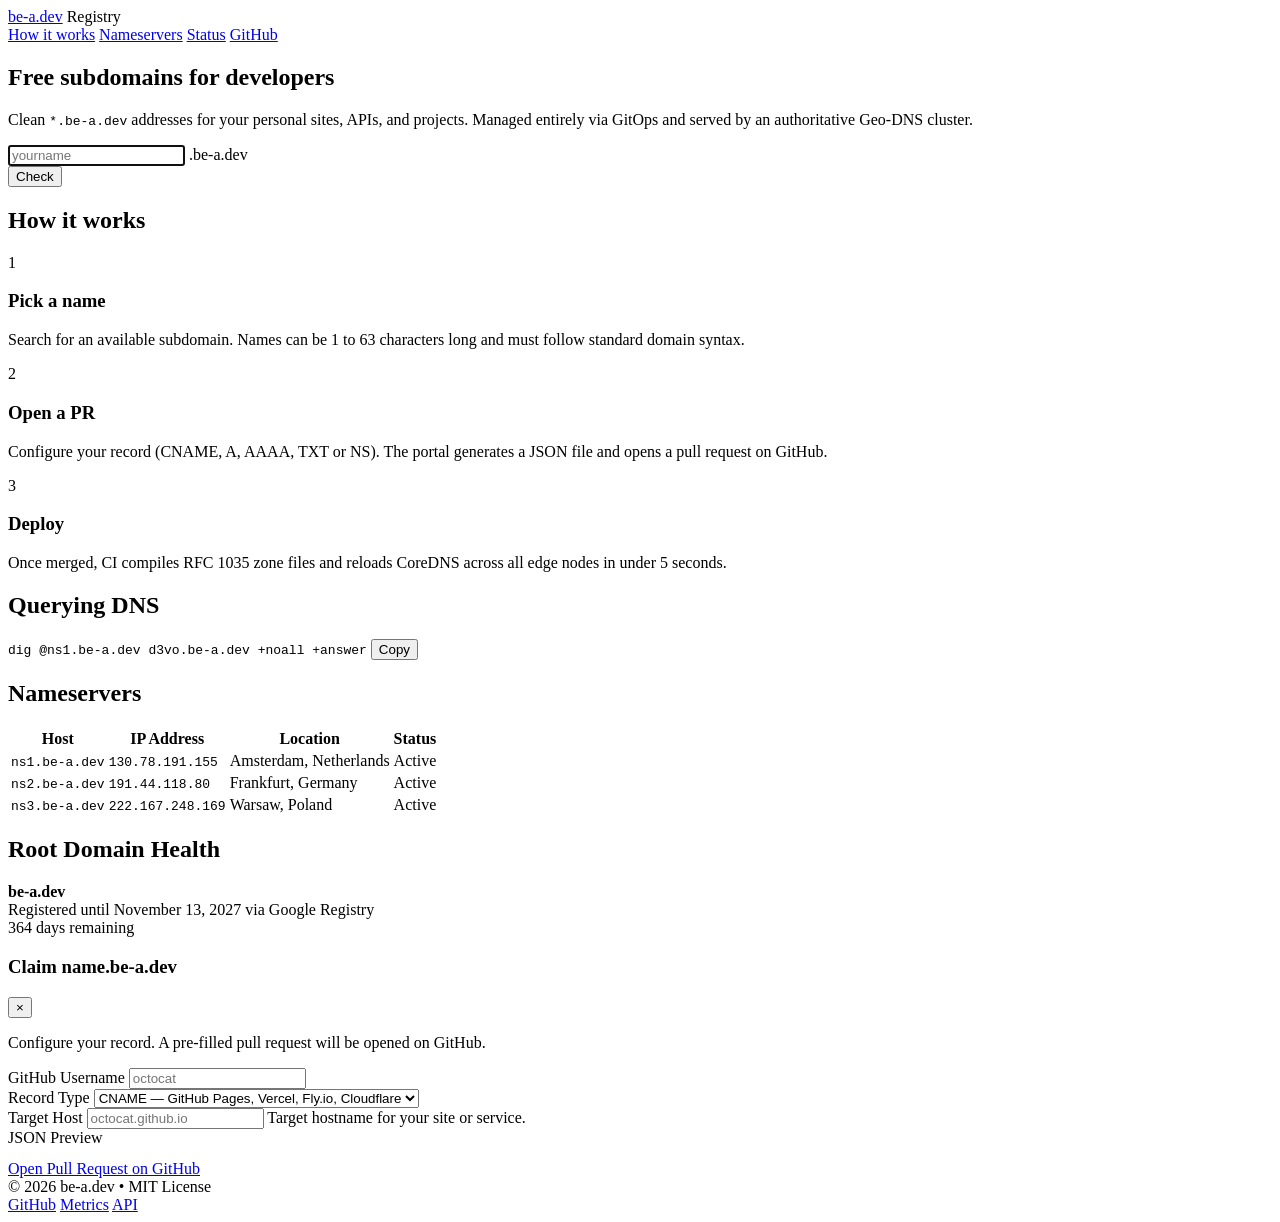
==== commit 195e2376: "style: clean minimalist typography and standard web UI" ====
--- a/pkg/server/static/index.html
+++ b/pkg/server/static/index.html
@@ -3,135 +3,128 @@
 <head>
   <meta charset="UTF-8">
   <meta name="viewport" content="width=device-width, initial-scale=1.0">
-  <title>be-a.dev // free developer subdomains</title>
-  <meta name="description" content="Free, clean *.be-a.dev subdomains for developers. GitOps-driven, authoritative CoreDNS, zero telemetry.">
+  <title>be-a.dev &mdash; Free Subdomains for Developers</title>
+  <meta name="description" content="Free, clean subdomains for developers. GitOps-driven, authoritative CoreDNS, zero telemetry.">
   <link rel="preconnect" href="https://fonts.googleapis.com">
   <link rel="preconnect" href="https://fonts.gstatic.com" crossorigin>
-  <link href="https://fonts.googleapis.com/css2?family=JetBrains+Mono:wght@400;500;600;700&display=swap" rel="stylesheet">
+  <link href="https://fonts.googleapis.com/css2?family=Inter:wght@400;500;600;700&family=JetBrains+Mono:wght@400;500;600&display=swap" rel="stylesheet">
   <link rel="stylesheet" href="/static/style.css">
   <link rel="icon" type="image/svg+xml" href="data:image/svg+xml,<svg xmlns='http://www.w3.org/2000/svg' viewBox='0 0 100 100'><text y='.9em' font-size='90'>⚡</text></svg>">
 </head>
 <body>
-  <div class="shell">
+  <div class="container">
     <!-- Header -->
     <header class="header">
-      <div class="header-main">
-        <h1 class="site-title">
-          <a href="/">be-a.dev</a>
-          <span class="site-sub">{'// free developer subdomains'}<span class="cursor">_</span></span>
-        </h1>
-        <p class="site-desc">authoritative coredns 1.12 &bull; gitops-driven &bull; free forever</p>
+      <div class="brand">
+        <a href="/" class="logo">be-a.dev</a>
+        <span class="badge">Registry</span>
       </div>
-      <nav class="nav-links">
-        <a href="#how">how-it-works</a>
-        <a href="#nodes">nodes</a>
-        <a href="#health">health</a>
-        <a href="https://github.com/xdearboy/be-a.dev" target="_blank" rel="noopener">[github]</a>
+      <nav class="nav">
+        <a href="#how">How it works</a>
+        <a href="#nodes">Nameservers</a>
+        <a href="#health">Status</a>
+        <a href="https://github.com/xdearboy/be-a.dev" target="_blank" rel="noopener">GitHub</a>
       </nav>
     </header>
 
-    <hr class="divider">
+    <!-- Hero / Search -->
+    <main>
+      <section class="hero">
+        <h1>Free subdomains for developers</h1>
+        <p class="subtitle">
+          Clean <code>*.be-a.dev</code> addresses for your personal sites, APIs, and projects. 
+          Managed entirely via GitOps and served by an authoritative Geo-DNS cluster.
+        </p>
 
-    <!-- Search Section -->
-    <main>
-      <section class="section">
-        <p class="prompt-text">find and claim your subdomain via gitops:</p>
-        <div class="search-box">
-          <span class="prompt-symbol">$</span>
-          <span class="search-label">register</span>
-          <input type="text" id="search-input" placeholder="handle" autocomplete="off" spellcheck="false" autofocus>
-          <span class="search-suffix">.be-a.dev</span>
-          <button id="search-btn" class="btn">check</button>
+        <div class="search-form">
+          <div class="input-group">
+            <input type="text" id="search-input" placeholder="yourname" autocomplete="off" spellcheck="false" autofocus>
+            <span class="domain-suffix">.be-a.dev</span>
+          </div>
+          <button id="search-btn" class="btn btn-primary">Check</button>
         </div>
+
         <div id="results-container" class="results-container"></div>
       </section>
 
-      <section class="section">
-        <div class="code-block">
-          <div class="code-header">
-            <span>geo-dns test query</span>
-            <button id="copy-dig-btn" class="copy-btn">[copy]</button>
-          </div>
-          <code id="dig-command">dig @ns1.be-a.dev d3vo.be-a.dev +noall +answer</code>
-        </div>
-      </section>
-
-      <hr class="divider">
-
       <!-- How it works -->
       <section id="how" class="section">
-        <h2 class="section-title">### how it works</h2>
-        <div class="steps-list">
-          <div class="step-item">
-            <span class="step-idx">01.</span>
-            <div class="step-content">
-              <strong>Check Availability</strong> &mdash; pick an unallocated handle (1-63 chars, RFC 1035 compliant).
-            </div>
+        <h2>How it works</h2>
+        <div class="grid-3">
+          <div class="card">
+            <div class="card-num">1</div>
+            <h3>Pick a name</h3>
+            <p>Search for an available subdomain. Names can be 1 to 63 characters long and must follow standard domain syntax.</p>
           </div>
-          <div class="step-item">
-            <span class="step-idx">02.</span>
-            <div class="step-content">
-              <strong>Submit GitHub PR</strong> &mdash; click claim to open a pre-filled PR under <code>domains/be-a.dev/&lt;shard&gt;/&lt;handle&gt;.json</code>.
-            </div>
+          <div class="card">
+            <div class="card-num">2</div>
+            <h3>Open a PR</h3>
+            <p>Configure your record (CNAME, A, AAAA, TXT or NS). The portal generates a JSON file and opens a pull request on GitHub.</p>
           </div>
-          <div class="step-item">
-            <span class="step-idx">03.</span>
-            <div class="step-content">
-              <strong>Automatic Sync</strong> &mdash; once merged, CI compiles RFC 1035 zone and updates CoreDNS edge nodes in &lt;5s.
-            </div>
+          <div class="card">
+            <div class="card-num">3</div>
+            <h3>Deploy</h3>
+            <p>Once merged, CI compiles RFC 1035 zone files and reloads CoreDNS across all edge nodes in under 5 seconds.</p>
           </div>
         </div>
       </section>
 
-      <hr class="divider">
+      <!-- Query Example -->
+      <section class="section">
+        <h2>Querying DNS</h2>
+        <div class="snippet">
+          <code id="dig-command">dig @ns1.be-a.dev d3vo.be-a.dev +noall +answer</code>
+          <button id="copy-dig-btn" class="copy-button">Copy</button>
+        </div>
+      </section>
 
-      <!-- Cluster Nodes -->
+      <!-- Nameservers -->
       <section id="nodes" class="section">
-        <h2 class="section-title">### authoritative geo-dns cluster</h2>
-        <div class="table-wrapper">
-          <table class="nodes-table">
+        <h2>Nameservers</h2>
+        <div class="table-card">
+          <table>
             <thead>
               <tr>
-                <th>host</th>
-                <th>ip</th>
-                <th>region</th>
-                <th>status</th>
+                <th>Host</th>
+                <th>IP Address</th>
+                <th>Location</th>
+                <th>Status</th>
               </tr>
             </thead>
             <tbody id="status-grid">
               <tr>
-                <td>ns1.be-a.dev</td>
-                <td>130.78.191.155</td>
-                <td>Netherlands (NL)</td>
-                <td><span class="tag-ok">active</span></td>
+                <td><code>ns1.be-a.dev</code></td>
+                <td><code>130.78.191.155</code></td>
+                <td>Amsterdam, Netherlands</td>
+                <td><span class="status-pill status-active">Active</span></td>
               </tr>
               <tr>
-                <td>ns2.be-a.dev</td>
-                <td>191.44.118.80</td>
-                <td>Germany (DE)</td>
-                <td><span class="tag-ok">active</span></td>
+                <td><code>ns2.be-a.dev</code></td>
+                <td><code>191.44.118.80</code></td>
+                <td>Frankfurt, Germany</td>
+                <td><span class="status-pill status-active">Active</span></td>
               </tr>
               <tr>
-                <td>ns3.be-a.dev</td>
-                <td>222.167.248.169</td>
-                <td>Poland (PL)</td>
-                <td><span class="tag-ok">active</span></td>
+                <td><code>ns3.be-a.dev</code></td>
+                <td><code>222.167.248.169</code></td>
+                <td>Warsaw, Poland</td>
+                <td><span class="status-pill status-active">Active</span></td>
               </tr>
             </tbody>
           </table>
         </div>
       </section>
 
-      <hr class="divider">
-
-      <!-- Root Health -->
+      <!-- Health -->
       <section id="health" class="section">
-        <h2 class="section-title">### domain health &amp; transparency</h2>
-        <div id="expiry-grid" class="health-block">
-          <div class="health-line">
-            <span class="health-domain">be-a.dev</span>
-            <span class="health-days">364 days remaining</span>
-            <span class="health-meta">expires 2027-11-13 &bull; google registry (rdap verified)</span>
+        <h2>Root Domain Health</h2>
+        <div class="health-card" id="expiry-grid">
+          <div class="health-row">
+            <div>
+              <strong>be-a.dev</strong>
+              <div class="health-detail">Registered until November 13, 2027 via Google Registry</div>
+            </div>
+            <span class="status-pill status-active">364 days remaining</span>
           </div>
         </div>
       </section>
@@ -139,20 +132,20 @@
 
     <!-- Claim Modal -->
     <div id="claim-modal" class="modal-backdrop">
-      <div class="modal-box">
-        <div class="modal-header">
-          <h3>[claim] <span id="modal-domain-title">name.be-a.dev</span></h3>
-          <button id="modal-close" class="modal-close-btn">&times;</button>
+      <div class="modal">
+        <div class="modal-top">
+          <h3>Claim <span id="modal-domain-title">name.be-a.dev</span></h3>
+          <button id="modal-close" class="close-btn" aria-label="Close">&times;</button>
         </div>
-        <p class="modal-desc">Configure record target. A pre-filled PR will open on GitHub.</p>
+        <p class="modal-sub">Configure your record. A pre-filled pull request will be opened on GitHub.</p>
 
-        <div class="form-group">
-          <label for="github-username">github username:</label>
-          <input type="text" id="github-username" placeholder="your-handle" autocomplete="off">
+        <div class="field">
+          <label for="github-username">GitHub Username</label>
+          <input type="text" id="github-username" placeholder="octocat" autocomplete="off">
         </div>
 
-        <div class="form-group">
-          <label for="record-type">record type:</label>
+        <div class="field">
+          <label for="record-type">Record Type</label>
           <select id="record-type">
             <option value="CNAME">CNAME &mdash; GitHub Pages, Vercel, Fly.io, Cloudflare</option>
             <option value="A">A &mdash; IPv4 Address</option>
@@ -162,34 +155,30 @@
           </select>
         </div>
 
-        <div class="form-group">
-          <label for="record-target" id="record-target-label">target:</label>
-          <input type="text" id="record-target" placeholder="username.github.io">
-          <span id="record-target-hint" class="hint">Target FQDN for GitHub Pages, Vercel, Fly.io, etc.</span>
+        <div class="field">
+          <label for="record-target" id="record-target-label">Target Host</label>
+          <input type="text" id="record-target" placeholder="octocat.github.io">
+          <span id="record-target-hint" class="field-hint">Target hostname for your site or service.</span>
         </div>
 
-        <div class="form-group">
-          <label>json definition:</label>
-          <pre id="json-preview" class="json-box"></pre>
+        <div class="field">
+          <label>JSON Preview</label>
+          <pre id="json-preview" class="json-preview"></pre>
         </div>
 
-        <a id="submit-pr-btn" href="#" target="_blank" rel="noopener" class="btn btn-submit">
-          open pull request on github &rarr;
+        <a id="submit-pr-btn" href="#" target="_blank" rel="noopener" class="btn btn-primary btn-block">
+          Open Pull Request on GitHub
         </a>
       </div>
     </div>
 
-    <hr class="divider">
-
     <!-- Footer -->
     <footer class="footer">
-      <div class="footer-left">
-        <span>&copy; 2026 be-a.dev &bull; mit license</span>
-      </div>
-      <div class="footer-right">
-        <a href="https://github.com/xdearboy/be-a.dev" target="_blank" rel="noopener">[github]</a>
-        <a href="/metrics" target="_blank" rel="noopener">[metrics]</a>
-        <a href="/api/status" target="_blank" rel="noopener">[api]</a>
+      <div>&copy; 2026 be-a.dev &bull; MIT License</div>
+      <div class="footer-links">
+        <a href="https://github.com/xdearboy/be-a.dev" target="_blank" rel="noopener">GitHub</a>
+        <a href="/metrics" target="_blank" rel="noopener">Metrics</a>
+        <a href="/api/status" target="_blank" rel="noopener">API</a>
       </div>
     </footer>
   </div>
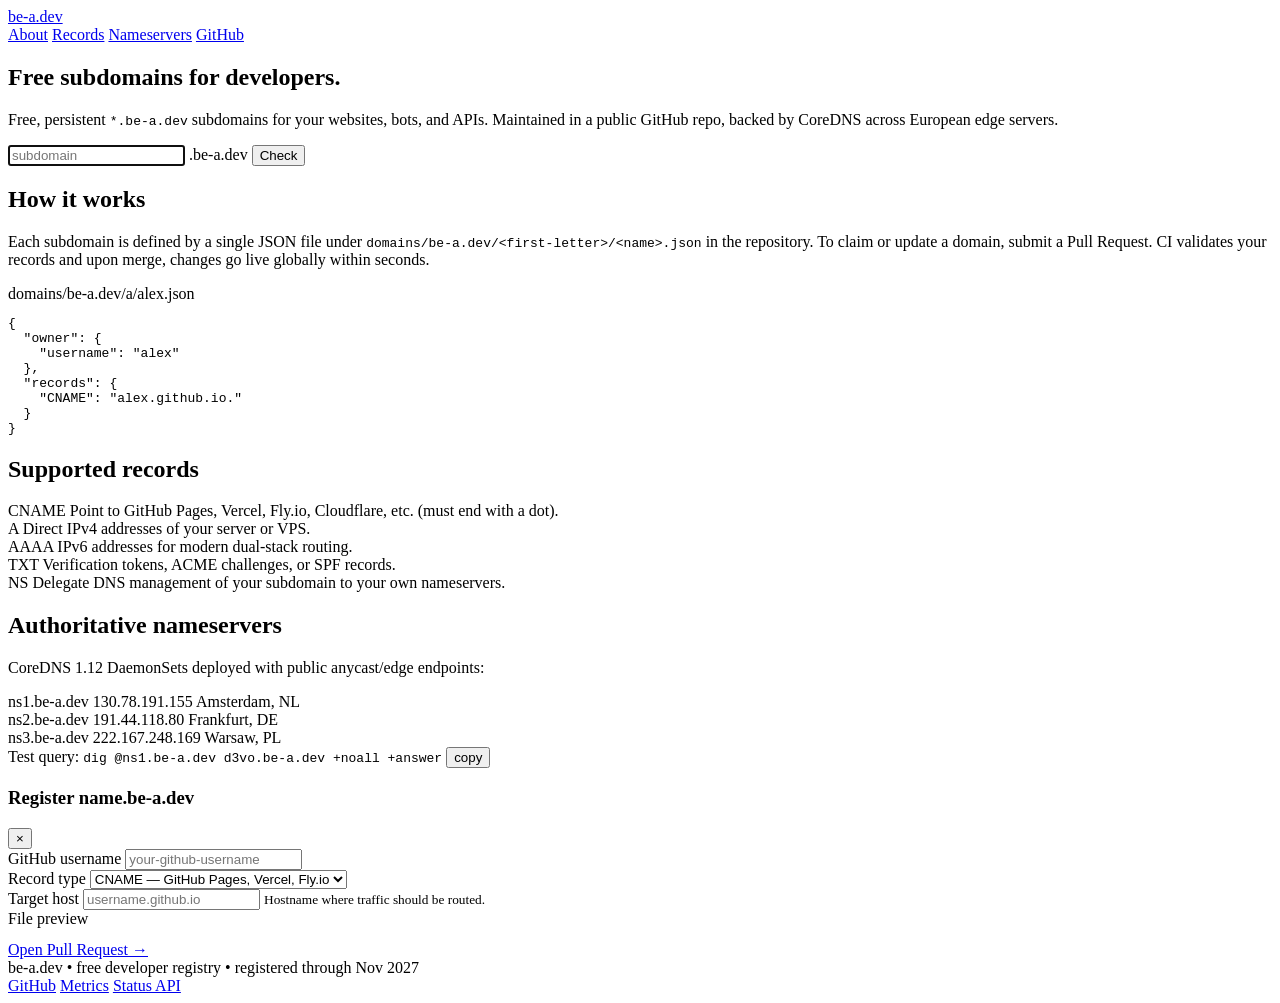
==== commit 8078aef9: "style: authentic minimal developer UI with zero badges" ====
--- a/pkg/server/static/index.html
+++ b/pkg/server/static/index.html
@@ -3,151 +3,143 @@
 <head>
   <meta charset="UTF-8">
   <meta name="viewport" content="width=device-width, initial-scale=1.0">
-  <title>be-a.dev &mdash; Free Subdomains for Developers</title>
-  <meta name="description" content="Free, clean subdomains for developers. GitOps-driven, authoritative CoreDNS, zero telemetry.">
+  <title>be-a.dev &mdash; Free Subdomains</title>
+  <meta name="description" content="Free, clean subdomains for developers. GitOps-driven, CoreDNS-backed.">
   <link rel="preconnect" href="https://fonts.googleapis.com">
   <link rel="preconnect" href="https://fonts.gstatic.com" crossorigin>
-  <link href="https://fonts.googleapis.com/css2?family=Inter:wght@400;500;600;700&family=JetBrains+Mono:wght@400;500;600&display=swap" rel="stylesheet">
+  <link href="https://fonts.googleapis.com/css2?family=Inter:wght@400;500;600;700&family=JetBrains+Mono:wght@400;500&display=swap" rel="stylesheet">
   <link rel="stylesheet" href="/static/style.css">
   <link rel="icon" type="image/svg+xml" href="data:image/svg+xml,<svg xmlns='http://www.w3.org/2000/svg' viewBox='0 0 100 100'><text y='.9em' font-size='90'>⚡</text></svg>">
 </head>
 <body>
-  <div class="container">
-    <!-- Header -->
-    <header class="header">
-      <div class="brand">
-        <a href="/" class="logo">be-a.dev</a>
-        <span class="badge">Registry</span>
-      </div>
-      <nav class="nav">
-        <a href="#how">How it works</a>
+  <div class="wrap">
+    <header class="topbar">
+      <a href="/" class="brand">be-a.dev</a>
+      <nav class="links">
+        <a href="#about">About</a>
+        <a href="#records">Records</a>
         <a href="#nodes">Nameservers</a>
-        <a href="#health">Status</a>
         <a href="https://github.com/xdearboy/be-a.dev" target="_blank" rel="noopener">GitHub</a>
       </nav>
     </header>
 
-    <!-- Hero / Search -->
     <main>
-      <section class="hero">
-        <h1>Free subdomains for developers</h1>
-        <p class="subtitle">
-          Clean <code>*.be-a.dev</code> addresses for your personal sites, APIs, and projects. 
-          Managed entirely via GitOps and served by an authoritative Geo-DNS cluster.
+      <!-- Hero -->
+      <section class="intro">
+        <h1>Free subdomains for developers.</h1>
+        <p class="lead">
+          Free, persistent <code>*.be-a.dev</code> subdomains for your websites, bots, and APIs.
+          Maintained in a public GitHub repo, backed by CoreDNS across European edge servers.
         </p>
 
-        <div class="search-form">
-          <div class="input-group">
-            <input type="text" id="search-input" placeholder="yourname" autocomplete="off" spellcheck="false" autofocus>
-            <span class="domain-suffix">.be-a.dev</span>
+        <!-- Search -->
+        <div class="search-wrap">
+          <div class="search-bar">
+            <input type="text" id="search-input" placeholder="subdomain" autocomplete="off" spellcheck="false" autofocus>
+            <span class="tld">.be-a.dev</span>
+            <button id="search-btn" class="search-submit">Check</button>
           </div>
-          <button id="search-btn" class="btn btn-primary">Check</button>
+          <div id="results-container" class="results-box"></div>
         </div>
-
-        <div id="results-container" class="results-container"></div>
       </section>
 
-      <!-- How it works -->
-      <section id="how" class="section">
+      <!-- How it works (Direct & Technical, no AI cards) -->
+      <section id="about" class="block">
         <h2>How it works</h2>
-        <div class="grid-3">
-          <div class="card">
-            <div class="card-num">1</div>
-            <h3>Pick a name</h3>
-            <p>Search for an available subdomain. Names can be 1 to 63 characters long and must follow standard domain syntax.</p>
+        <p>
+          Each subdomain is defined by a single JSON file under <code>domains/be-a.dev/&lt;first-letter&gt;/&lt;name&gt;.json</code> in the repository.
+          To claim or update a domain, submit a Pull Request. CI validates your records and upon merge, changes go live globally within seconds.
+        </p>
+
+        <div class="code-example">
+          <div class="code-title">domains/be-a.dev/a/alex.json</div>
+<pre><code>{
+  "owner": {
+    "username": "alex"
+  },
+  "records": {
+    "CNAME": "alex.github.io."
+  }
+}</code></pre>
+        </div>
+      </section>
+
+      <!-- Supported Records -->
+      <section id="records" class="block">
+        <h2>Supported records</h2>
+        <div class="spec-list">
+          <div class="spec-row">
+            <span class="spec-type">CNAME</span>
+            <span class="spec-desc">Point to GitHub Pages, Vercel, Fly.io, Cloudflare, etc. (must end with a dot).</span>
           </div>
-          <div class="card">
-            <div class="card-num">2</div>
-            <h3>Open a PR</h3>
-            <p>Configure your record (CNAME, A, AAAA, TXT or NS). The portal generates a JSON file and opens a pull request on GitHub.</p>
+          <div class="spec-row">
+            <span class="spec-type">A</span>
+            <span class="spec-desc">Direct IPv4 addresses of your server or VPS.</span>
           </div>
-          <div class="card">
-            <div class="card-num">3</div>
-            <h3>Deploy</h3>
-            <p>Once merged, CI compiles RFC 1035 zone files and reloads CoreDNS across all edge nodes in under 5 seconds.</p>
+          <div class="spec-row">
+            <span class="spec-type">AAAA</span>
+            <span class="spec-desc">IPv6 addresses for modern dual-stack routing.</span>
+          </div>
+          <div class="spec-row">
+            <span class="spec-type">TXT</span>
+            <span class="spec-desc">Verification tokens, ACME challenges, or SPF records.</span>
+          </div>
+          <div class="spec-row">
+            <span class="spec-type">NS</span>
+            <span class="spec-desc">Delegate DNS management of your subdomain to your own nameservers.</span>
           </div>
         </div>
       </section>
 
-      <!-- Query Example -->
-      <section class="section">
-        <h2>Querying DNS</h2>
-        <div class="snippet">
+      <!-- Nameservers -->
+      <section id="nodes" class="block">
+        <h2>Authoritative nameservers</h2>
+        <p class="dim">
+          CoreDNS 1.12 DaemonSets deployed with public anycast/edge endpoints:
+        </p>
+        <div class="ns-list" id="status-grid">
+          <div class="ns-row">
+            <span class="ns-name">ns1.be-a.dev</span>
+            <span class="ns-ip">130.78.191.155</span>
+            <span class="ns-geo">Amsterdam, NL</span>
+          </div>
+          <div class="ns-row">
+            <span class="ns-name">ns2.be-a.dev</span>
+            <span class="ns-ip">191.44.118.80</span>
+            <span class="ns-geo">Frankfurt, DE</span>
+          </div>
+          <div class="ns-row">
+            <span class="ns-name">ns3.be-a.dev</span>
+            <span class="ns-ip">222.167.248.169</span>
+            <span class="ns-geo">Warsaw, PL</span>
+          </div>
+        </div>
+
+        <div class="dig-test">
+          <span>Test query:</span>
           <code id="dig-command">dig @ns1.be-a.dev d3vo.be-a.dev +noall +answer</code>
-          <button id="copy-dig-btn" class="copy-button">Copy</button>
-        </div>
-      </section>
-
-      <!-- Nameservers -->
-      <section id="nodes" class="section">
-        <h2>Nameservers</h2>
-        <div class="table-card">
-          <table>
-            <thead>
-              <tr>
-                <th>Host</th>
-                <th>IP Address</th>
-                <th>Location</th>
-                <th>Status</th>
-              </tr>
-            </thead>
-            <tbody id="status-grid">
-              <tr>
-                <td><code>ns1.be-a.dev</code></td>
-                <td><code>130.78.191.155</code></td>
-                <td>Amsterdam, Netherlands</td>
-                <td><span class="status-pill status-active">Active</span></td>
-              </tr>
-              <tr>
-                <td><code>ns2.be-a.dev</code></td>
-                <td><code>191.44.118.80</code></td>
-                <td>Frankfurt, Germany</td>
-                <td><span class="status-pill status-active">Active</span></td>
-              </tr>
-              <tr>
-                <td><code>ns3.be-a.dev</code></td>
-                <td><code>222.167.248.169</code></td>
-                <td>Warsaw, Poland</td>
-                <td><span class="status-pill status-active">Active</span></td>
-              </tr>
-            </tbody>
-          </table>
-        </div>
-      </section>
-
-      <!-- Health -->
-      <section id="health" class="section">
-        <h2>Root Domain Health</h2>
-        <div class="health-card" id="expiry-grid">
-          <div class="health-row">
-            <div>
-              <strong>be-a.dev</strong>
-              <div class="health-detail">Registered until November 13, 2027 via Google Registry</div>
-            </div>
-            <span class="status-pill status-active">364 days remaining</span>
-          </div>
+          <button id="copy-dig-btn" class="copy-link">copy</button>
         </div>
       </section>
     </main>
 
     <!-- Claim Modal -->
-    <div id="claim-modal" class="modal-backdrop">
-      <div class="modal">
-        <div class="modal-top">
-          <h3>Claim <span id="modal-domain-title">name.be-a.dev</span></h3>
-          <button id="modal-close" class="close-btn" aria-label="Close">&times;</button>
-        </div>
-        <p class="modal-sub">Configure your record. A pre-filled pull request will be opened on GitHub.</p>
-
-        <div class="field">
-          <label for="github-username">GitHub Username</label>
-          <input type="text" id="github-username" placeholder="octocat" autocomplete="off">
+    <div id="claim-modal" class="modal-layer">
+      <div class="modal-window">
+        <div class="modal-head">
+          <h3>Register <span id="modal-domain-title">name.be-a.dev</span></h3>
+          <button id="modal-close" class="modal-x">&times;</button>
         </div>
 
-        <div class="field">
-          <label for="record-type">Record Type</label>
+        <div class="input-line">
+          <label for="github-username">GitHub username</label>
+          <input type="text" id="github-username" placeholder="your-github-username" autocomplete="off">
+        </div>
+
+        <div class="input-line">
+          <label for="record-type">Record type</label>
           <select id="record-type">
-            <option value="CNAME">CNAME &mdash; GitHub Pages, Vercel, Fly.io, Cloudflare</option>
+            <option value="CNAME">CNAME &mdash; GitHub Pages, Vercel, Fly.io</option>
             <option value="A">A &mdash; IPv4 Address</option>
             <option value="AAAA">AAAA &mdash; IPv6 Address</option>
             <option value="TXT">TXT &mdash; Verification</option>
@@ -155,30 +147,32 @@
           </select>
         </div>
 
-        <div class="field">
-          <label for="record-target" id="record-target-label">Target Host</label>
-          <input type="text" id="record-target" placeholder="octocat.github.io">
-          <span id="record-target-hint" class="field-hint">Target hostname for your site or service.</span>
+        <div class="input-line">
+          <label for="record-target" id="record-target-label">Target host</label>
+          <input type="text" id="record-target" placeholder="username.github.io">
+          <small id="record-target-hint" class="input-help">Hostname where traffic should be routed.</small>
         </div>
 
-        <div class="field">
-          <label>JSON Preview</label>
-          <pre id="json-preview" class="json-preview"></pre>
+        <div class="input-line">
+          <label>File preview</label>
+          <pre id="json-preview" class="preview-code"></pre>
         </div>
 
-        <a id="submit-pr-btn" href="#" target="_blank" rel="noopener" class="btn btn-primary btn-block">
-          Open Pull Request on GitHub
+        <a id="submit-pr-btn" href="#" target="_blank" rel="noopener" class="button-pr">
+          Open Pull Request &rarr;
         </a>
       </div>
     </div>
 
     <!-- Footer -->
     <footer class="footer">
-      <div>&copy; 2026 be-a.dev &bull; MIT License</div>
-      <div class="footer-links">
+      <div class="footer-left">
+        <span>be-a.dev</span> &bull; <span>free developer registry</span> &bull; <span id="expiry-text">registered through Nov 2027</span>
+      </div>
+      <div class="footer-right">
         <a href="https://github.com/xdearboy/be-a.dev" target="_blank" rel="noopener">GitHub</a>
         <a href="/metrics" target="_blank" rel="noopener">Metrics</a>
-        <a href="/api/status" target="_blank" rel="noopener">API</a>
+        <a href="/api/status" target="_blank" rel="noopener">Status API</a>
       </div>
     </footer>
   </div>
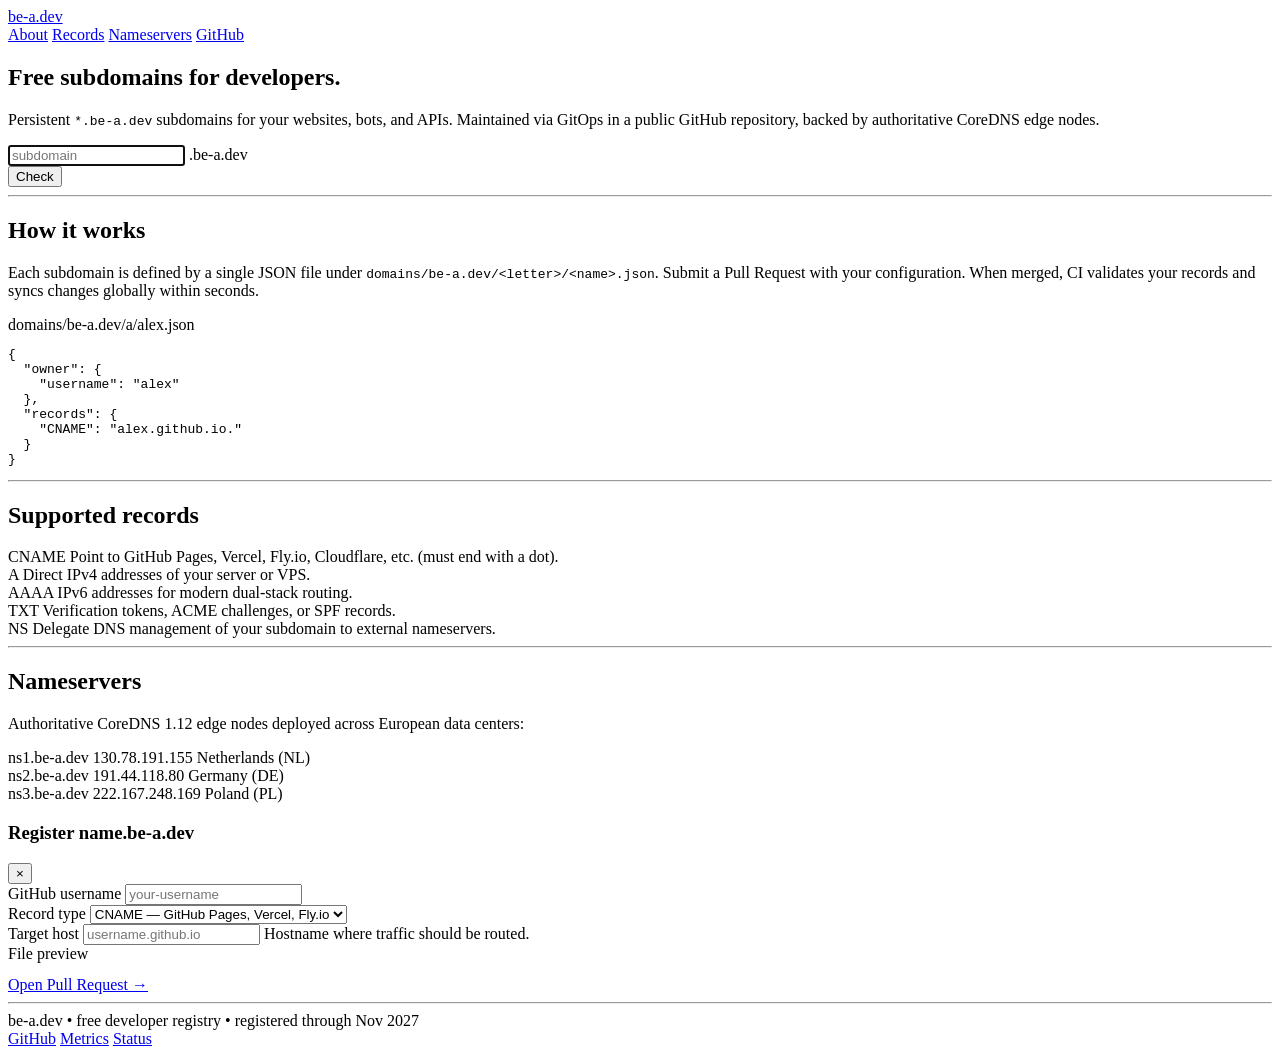
==== commit 3367f48e: "feat(ui): minimalist redesign, align nameservers grid, and add MIT license" ====
--- a/pkg/server/static/index.html
+++ b/pkg/server/static/index.html
@@ -4,7 +4,7 @@
   <meta charset="UTF-8">
   <meta name="viewport" content="width=device-width, initial-scale=1.0">
   <title>be-a.dev &mdash; Free Subdomains</title>
-  <meta name="description" content="Free, clean subdomains for developers. GitOps-driven, CoreDNS-backed.">
+  <meta name="description" content="Free, minimal subdomains for developers. GitOps-driven, CoreDNS-backed.">
   <link rel="preconnect" href="https://fonts.googleapis.com">
   <link rel="preconnect" href="https://fonts.gstatic.com" crossorigin>
   <link href="https://fonts.googleapis.com/css2?family=Inter:wght@400;500;600;700&family=JetBrains+Mono:wght@400;500&display=swap" rel="stylesheet">
@@ -18,42 +18,46 @@
       <nav class="links">
         <a href="#about">About</a>
         <a href="#records">Records</a>
-        <a href="#nodes">Nameservers</a>
+        <a href="#nameservers">Nameservers</a>
         <a href="https://github.com/xdearboy/be-a.dev" target="_blank" rel="noopener">GitHub</a>
       </nav>
     </header>
 
     <main>
       <!-- Hero -->
-      <section class="intro">
+      <section class="hero">
         <h1>Free subdomains for developers.</h1>
         <p class="lead">
-          Free, persistent <code>*.be-a.dev</code> subdomains for your websites, bots, and APIs.
-          Maintained in a public GitHub repo, backed by CoreDNS across European edge servers.
+          Persistent <code>*.be-a.dev</code> subdomains for your websites, bots, and APIs.
+          Maintained via GitOps in a public GitHub repository, backed by authoritative CoreDNS edge nodes.
         </p>
 
         <!-- Search -->
         <div class="search-wrap">
-          <div class="search-bar">
-            <input type="text" id="search-input" placeholder="subdomain" autocomplete="off" spellcheck="false" autofocus>
-            <span class="tld">.be-a.dev</span>
+          <div class="search-form">
+            <div class="search-input-box">
+              <input type="text" id="search-input" placeholder="subdomain" autocomplete="off" spellcheck="false" autofocus>
+              <span class="tld">.be-a.dev</span>
+            </div>
             <button id="search-btn" class="search-submit">Check</button>
           </div>
           <div id="results-container" class="results-box"></div>
         </div>
       </section>
 
-      <!-- How it works (Direct & Technical, no AI cards) -->
+      <hr class="divider">
+
+      <!-- How it works -->
       <section id="about" class="block">
         <h2>How it works</h2>
         <p>
-          Each subdomain is defined by a single JSON file under <code>domains/be-a.dev/&lt;first-letter&gt;/&lt;name&gt;.json</code> in the repository.
-          To claim or update a domain, submit a Pull Request. CI validates your records and upon merge, changes go live globally within seconds.
+          Each subdomain is defined by a single JSON file under <code>domains/be-a.dev/&lt;letter&gt;/&lt;name&gt;.json</code>.
+          Submit a Pull Request with your configuration. When merged, CI validates your records and syncs changes globally within seconds.
         </p>
 
-        <div class="code-example">
-          <div class="code-title">domains/be-a.dev/a/alex.json</div>
-<pre><code>{
+        <div class="code-box">
+          <div class="code-header">domains/be-a.dev/a/alex.json</div>
+          <pre><code>{
   "owner": {
     "username": "alex"
   },
@@ -64,61 +68,59 @@
         </div>
       </section>
 
+      <hr class="divider">
+
       <!-- Supported Records -->
       <section id="records" class="block">
         <h2>Supported records</h2>
-        <div class="spec-list">
-          <div class="spec-row">
-            <span class="spec-type">CNAME</span>
-            <span class="spec-desc">Point to GitHub Pages, Vercel, Fly.io, Cloudflare, etc. (must end with a dot).</span>
+        <div class="record-table">
+          <div class="record-row">
+            <span class="record-type">CNAME</span>
+            <span class="record-desc">Point to GitHub Pages, Vercel, Fly.io, Cloudflare, etc. (must end with a dot).</span>
           </div>
-          <div class="spec-row">
-            <span class="spec-type">A</span>
-            <span class="spec-desc">Direct IPv4 addresses of your server or VPS.</span>
+          <div class="record-row">
+            <span class="record-type">A</span>
+            <span class="record-desc">Direct IPv4 addresses of your server or VPS.</span>
           </div>
-          <div class="spec-row">
-            <span class="spec-type">AAAA</span>
-            <span class="spec-desc">IPv6 addresses for modern dual-stack routing.</span>
+          <div class="record-row">
+            <span class="record-type">AAAA</span>
+            <span class="record-desc">IPv6 addresses for modern dual-stack routing.</span>
           </div>
-          <div class="spec-row">
-            <span class="spec-type">TXT</span>
-            <span class="spec-desc">Verification tokens, ACME challenges, or SPF records.</span>
+          <div class="record-row">
+            <span class="record-type">TXT</span>
+            <span class="record-desc">Verification tokens, ACME challenges, or SPF records.</span>
           </div>
-          <div class="spec-row">
-            <span class="spec-type">NS</span>
-            <span class="spec-desc">Delegate DNS management of your subdomain to your own nameservers.</span>
+          <div class="record-row">
+            <span class="record-type">NS</span>
+            <span class="record-desc">Delegate DNS management of your subdomain to external nameservers.</span>
           </div>
         </div>
       </section>
 
+      <hr class="divider">
+
       <!-- Nameservers -->
-      <section id="nodes" class="block">
-        <h2>Authoritative nameservers</h2>
-        <p class="dim">
-          CoreDNS 1.12 DaemonSets deployed with public anycast/edge endpoints:
+      <section id="nameservers" class="block">
+        <h2>Nameservers</h2>
+        <p>
+          Authoritative CoreDNS 1.12 edge nodes deployed across European data centers:
         </p>
-        <div class="ns-list" id="status-grid">
+        <div class="ns-table" id="status-grid">
           <div class="ns-row">
             <span class="ns-name">ns1.be-a.dev</span>
             <span class="ns-ip">130.78.191.155</span>
-            <span class="ns-geo">Amsterdam, NL</span>
+            <span class="ns-geo">Netherlands (NL)</span>
           </div>
           <div class="ns-row">
             <span class="ns-name">ns2.be-a.dev</span>
             <span class="ns-ip">191.44.118.80</span>
-            <span class="ns-geo">Frankfurt, DE</span>
+            <span class="ns-geo">Germany (DE)</span>
           </div>
           <div class="ns-row">
             <span class="ns-name">ns3.be-a.dev</span>
             <span class="ns-ip">222.167.248.169</span>
-            <span class="ns-geo">Warsaw, PL</span>
+            <span class="ns-geo">Poland (PL)</span>
           </div>
-        </div>
-
-        <div class="dig-test">
-          <span>Test query:</span>
-          <code id="dig-command">dig @ns1.be-a.dev d3vo.be-a.dev +noall +answer</code>
-          <button id="copy-dig-btn" class="copy-link">copy</button>
         </div>
       </section>
     </main>
@@ -126,17 +128,17 @@
     <!-- Claim Modal -->
     <div id="claim-modal" class="modal-layer">
       <div class="modal-window">
-        <div class="modal-head">
+        <div class="modal-header">
           <h3>Register <span id="modal-domain-title">name.be-a.dev</span></h3>
-          <button id="modal-close" class="modal-x">&times;</button>
+          <button id="modal-close" class="modal-close" aria-label="Close">&times;</button>
         </div>
 
-        <div class="input-line">
+        <div class="field">
           <label for="github-username">GitHub username</label>
-          <input type="text" id="github-username" placeholder="your-github-username" autocomplete="off">
+          <input type="text" id="github-username" placeholder="your-username" autocomplete="off">
         </div>
 
-        <div class="input-line">
+        <div class="field">
           <label for="record-type">Record type</label>
           <select id="record-type">
             <option value="CNAME">CNAME &mdash; GitHub Pages, Vercel, Fly.io</option>
@@ -147,32 +149,38 @@
           </select>
         </div>
 
-        <div class="input-line">
+        <div class="field">
           <label for="record-target" id="record-target-label">Target host</label>
           <input type="text" id="record-target" placeholder="username.github.io">
-          <small id="record-target-hint" class="input-help">Hostname where traffic should be routed.</small>
+          <span id="record-target-hint" class="field-hint">Hostname where traffic should be routed.</span>
         </div>
 
-        <div class="input-line">
+        <div class="field">
           <label>File preview</label>
-          <pre id="json-preview" class="preview-code"></pre>
+          <pre id="json-preview" class="json-box"></pre>
         </div>
 
-        <a id="submit-pr-btn" href="#" target="_blank" rel="noopener" class="button-pr">
+        <a id="submit-pr-btn" href="#" target="_blank" rel="noopener" class="btn-submit">
           Open Pull Request &rarr;
         </a>
       </div>
     </div>
 
+    <hr class="divider">
+
     <!-- Footer -->
     <footer class="footer">
       <div class="footer-left">
-        <span>be-a.dev</span> &bull; <span>free developer registry</span> &bull; <span id="expiry-text">registered through Nov 2027</span>
+        <span>be-a.dev</span>
+        <span>&bull;</span>
+        <span>free developer registry</span>
+        <span>&bull;</span>
+        <span id="expiry-text">registered through Nov 2027</span>
       </div>
       <div class="footer-right">
         <a href="https://github.com/xdearboy/be-a.dev" target="_blank" rel="noopener">GitHub</a>
         <a href="/metrics" target="_blank" rel="noopener">Metrics</a>
-        <a href="/api/status" target="_blank" rel="noopener">Status API</a>
+        <a href="/api/status" target="_blank" rel="noopener">Status</a>
       </div>
     </footer>
   </div>
